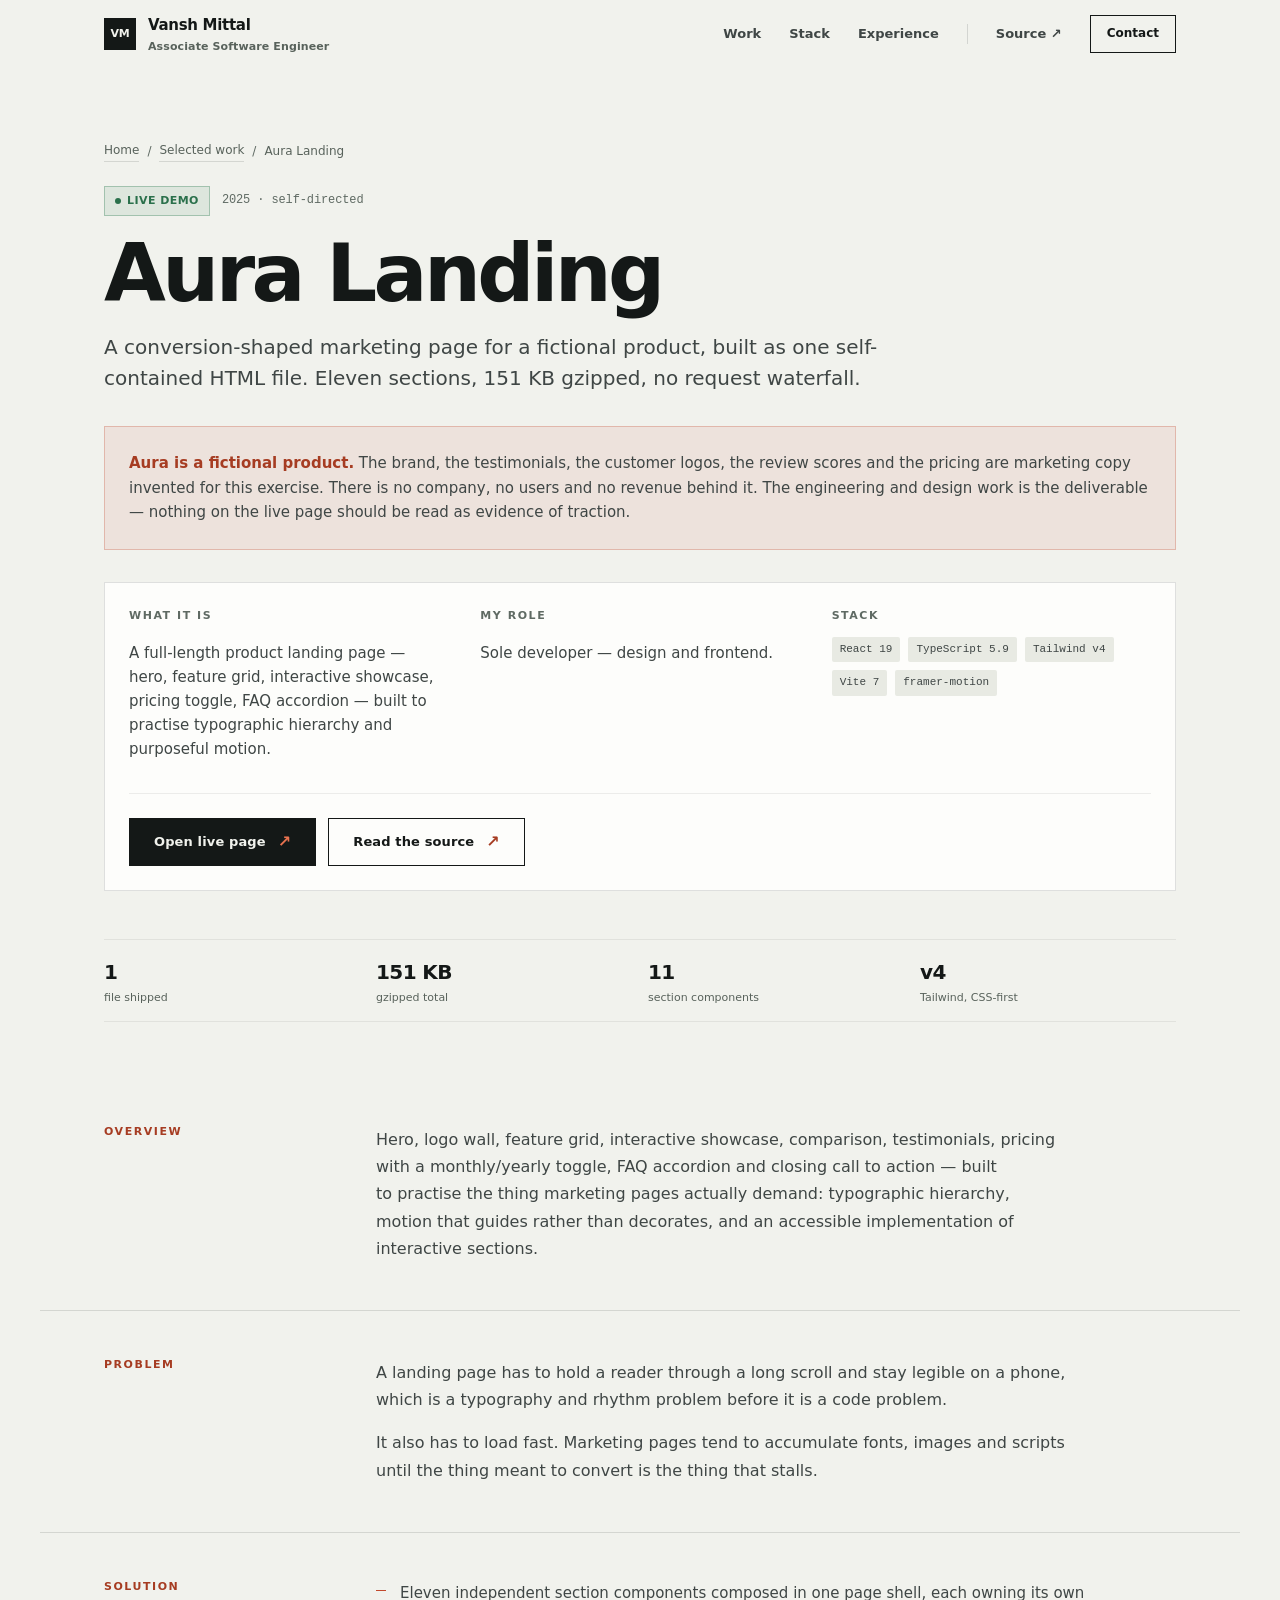
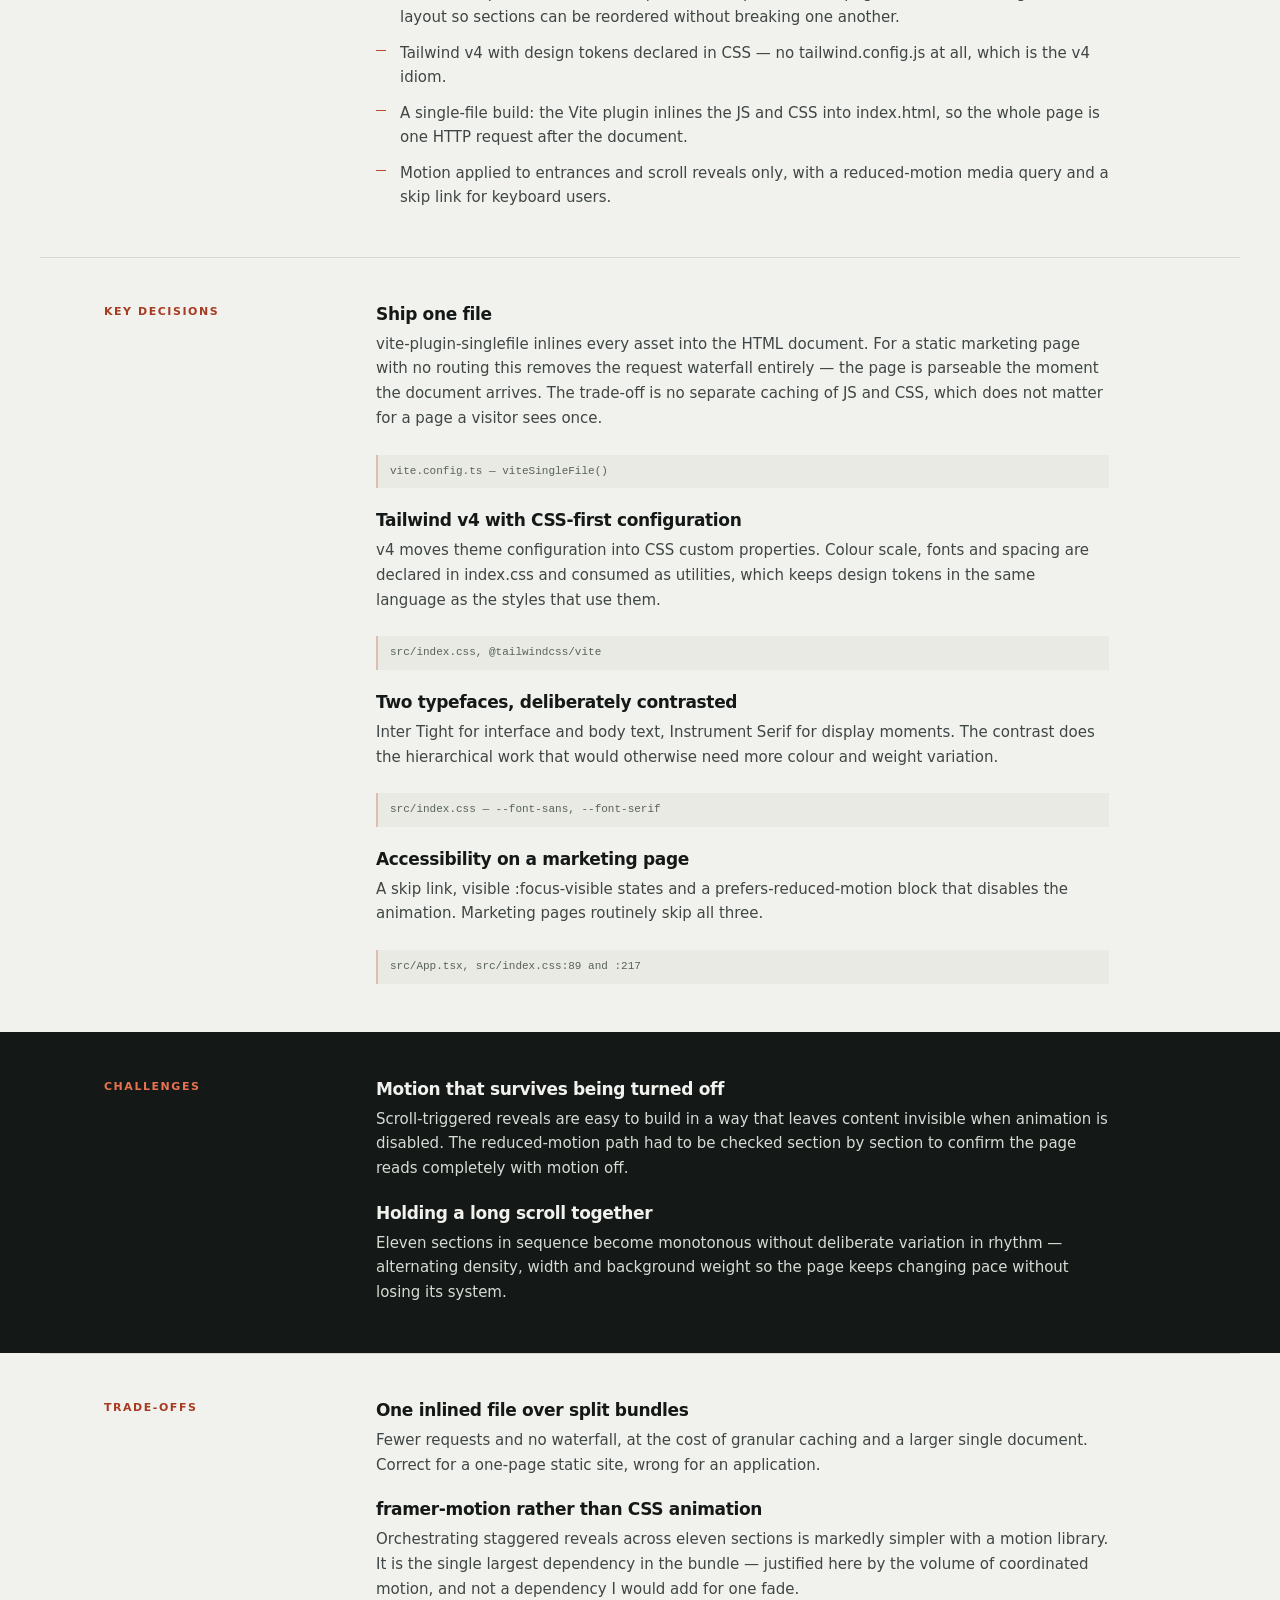
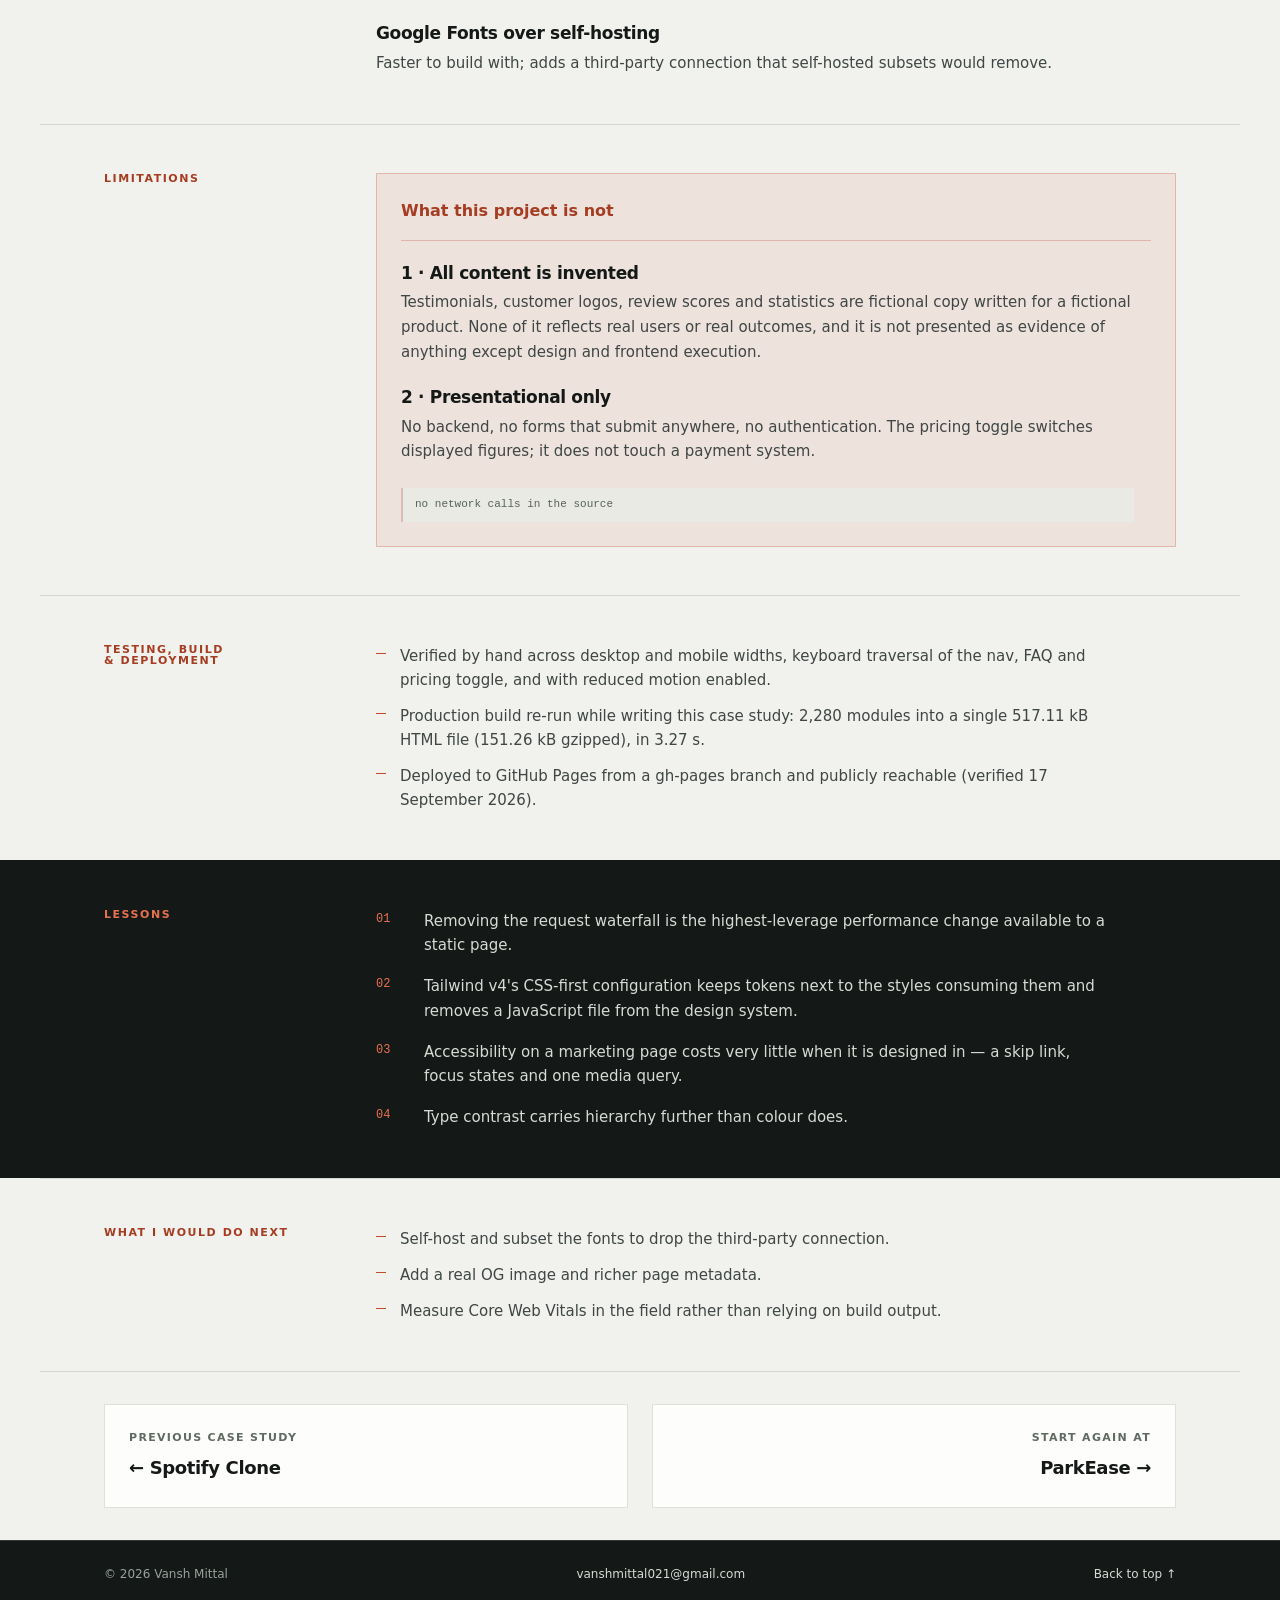
==== projects/aura-landing/index.html @ fb05752a "Build recruiter-focused engineering portfolio Replace the placeholder shell with a complete static p" ====
<!doctype html>
<html lang="en" class="no-js">
<head>
<meta charset="utf-8">
<meta name="viewport" content="width=device-width, initial-scale=1">

<title>Aura Landing — Product Landing Page · Vansh Mittal</title>
<meta name="description" content="Case study: a product landing page for a fictional SaaS, built with React 19, TypeScript and Tailwind v4, shipping as one self-contained HTML file at 151 KB gzipped with skip links and reduced-motion support.">
<link rel="canonical" href="https://vansh-22f300.github.io/Portfolio-Sept26/projects/aura-landing/">

<meta property="og:type" content="article">
<meta property="og:site_name" content="Vansh Mittal — Engineering Portfolio">
<meta property="og:title" content="Aura Landing — Product Landing Page">
<meta property="og:description" content="A React 19, TypeScript and Tailwind v4 landing page that ships as one self-contained HTML file at 151 KB gzipped.">
<meta property="og:url" content="https://vansh-22f300.github.io/Portfolio-Sept26/projects/aura-landing/">
<meta property="og:image" content="https://vansh-22f300.github.io/Portfolio-Sept26/assets/og-card.png">
<meta property="og:image:alt" content="Vansh Mittal — Associate Software Engineer.">
<meta property="og:image:width" content="1200">
<meta property="og:image:height" content="630">

<meta name="twitter:card" content="summary_large_image">
<meta name="twitter:title" content="Aura Landing — Product Landing Page">
<meta name="twitter:description" content="A React 19, TypeScript and Tailwind v4 landing page that ships as one self-contained HTML file.">
<meta name="twitter:image" content="https://vansh-22f300.github.io/Portfolio-Sept26/assets/og-card.png">

<meta name="theme-color" content="#f1f2ed" media="(prefers-color-scheme: light)">
<meta name="theme-color" content="#141817" media="(prefers-color-scheme: dark)">

<link rel="icon" href="../../assets/favicon.svg" type="image/svg+xml">
<link rel="stylesheet" href="../../styles.css">

<script type="application/ld+json">
{
  "@context": "https://schema.org",
  "@type": "SoftwareSourceCode",
  "name": "Aura — Product Landing Page",
  "description": "A product landing page for a fictional SaaS, built with React 19, TypeScript and Tailwind CSS v4 and shipped as a single self-contained HTML file.",
  "codeRepository": "https://github.com/Vansh-22f300/aura-landing",
  "programmingLanguage": ["TypeScript"],
  "runtimePlatform": ["React", "Vite", "Tailwind CSS"],
  "author": { "@type": "Person", "name": "Vansh Mittal", "url": "https://github.com/Vansh-22f300" }
}
</script>
<script type="application/ld+json">
{
  "@context": "https://schema.org",
  "@type": "BreadcrumbList",
  "itemListElement": [
    { "@type": "ListItem", "position": 1, "name": "Home", "item": "https://vansh-22f300.github.io/Portfolio-Sept26/" },
    { "@type": "ListItem", "position": 2, "name": "Selected work", "item": "https://vansh-22f300.github.io/Portfolio-Sept26/#work" },
    { "@type": "ListItem", "position": 3, "name": "Aura Landing" }
  ]
}
</script>
</head>

<body>
<a class="skip-link" href="#main">Skip to content</a>

<header class="site-header" data-header data-stuck="false" data-open="false">
  <div class="wrap site-header__in">
    <a class="brand" href="../../" aria-label="Vansh Mittal — home">
      <span class="brand__mark" aria-hidden="true">VM</span>
      <span>
        <span class="brand__name">Vansh Mittal</span>
        <span class="brand__role">Associate Software Engineer</span>
      </span>
    </a>

    <button class="nav-toggle" type="button" data-nav-toggle aria-expanded="false" aria-controls="site-nav">
      <span class="sr-only">Menu</span>
      <span class="nav-toggle__bars" aria-hidden="true"></span>
    </button>

    <nav class="nav" id="site-nav" aria-label="Primary">
      <a class="nav__link" href="../../#work">Work</a>
      <a class="nav__link" href="../../#stack">Stack</a>
      <a class="nav__link" href="../../#experience">Experience</a>
      <span class="nav__sep" aria-hidden="true"></span>
      <a class="nav__link" href="https://github.com/Vansh-22f300/aura-landing" target="_blank" rel="noopener noreferrer">
        Source <span aria-hidden="true">↗</span>
      </a>
      <a class="nav__cta" href="../../#contact">Contact</a>
    </nav>
  </div>
</header>

<main id="main">
  <article>

  <header class="cs-hero wrap">
    <nav class="crumb rv" aria-label="Breadcrumb">
      <a href="../../">Home</a>
      <span class="crumb__sep" aria-hidden="true">/</span>
      <a href="../../#work">Selected work</a>
      <span class="crumb__sep" aria-hidden="true">/</span>
      <span aria-current="page">Aura Landing</span>
    </nav>

    <div class="rv">
      <div class="cs-hero__head">
        <span class="badge badge--live"><span class="badge__dot" aria-hidden="true"></span> Live demo</span>
        <span class="mono" style="color:var(--ink-4)">2025 · self-directed</span>
      </div>

      <h1 class="cs-hero__title">Aura Landing</h1>

      <p class="cs-hero__tagline">
        A conversion-shaped marketing page for a fictional product, built as one self-contained
        HTML file. Eleven sections, 151&nbsp;KB gzipped, no request waterfall.
      </p>
    </div>

    <!-- Stated before anything else so the fictional copy is never mistaken for real traction. -->
    <div class="limits rv" style="margin-bottom:2rem">
      <p style="font-size:0.9375rem;color:var(--ink-2);line-height:1.65;margin:0">
        <strong style="color:var(--accent-2)">Aura is a fictional product.</strong>
        The brand, the testimonials, the customer logos, the review scores and the pricing are
        marketing copy invented for this exercise. There is no company, no users and no revenue
        behind it. The engineering and design work is the deliverable — nothing on the live page
        should be read as evidence of traction.
      </p>
    </div>

    <div class="scan rv rv-1">
      <div>
        <p class="scan__k">What it is</p>
        <p class="scan__v">
          A full-length product landing page — hero, feature grid, interactive showcase, pricing
          toggle, FAQ accordion — built to practise typographic hierarchy and purposeful motion.
        </p>
      </div>
      <div>
        <p class="scan__k">My role</p>
        <p class="scan__v">Sole developer — design and frontend.</p>
      </div>
      <div>
        <p class="scan__k">Stack</p>
        <ul class="taglist" style="margin-top:0.25rem">
          <li class="tag">React 19</li><li class="tag">TypeScript 5.9</li>
          <li class="tag">Tailwind v4</li><li class="tag">Vite 7</li>
          <li class="tag">framer-motion</li>
        </ul>
      </div>

      <div class="scan__actions">
        <a class="btn btn--primary" href="https://vansh-22f300.github.io/aura-landing/" target="_blank" rel="noopener noreferrer">
          Open live page <span class="btn__ico" aria-hidden="true">↗</span>
        </a>
        <a class="btn btn--ghost" href="https://github.com/Vansh-22f300/aura-landing" target="_blank" rel="noopener noreferrer">
          Read the source <span class="btn__ico" aria-hidden="true">↗</span>
        </a>
      </div>
    </div>

    <div class="metricrow rv rv-1">
      <div><span class="metric__v">1</span><span class="metric__l">file shipped</span></div>
      <div><span class="metric__v">151 KB</span><span class="metric__l">gzipped total</span></div>
      <div><span class="metric__v">11</span><span class="metric__l">section components</span></div>
      <div><span class="metric__v">v4</span><span class="metric__l">Tailwind, CSS-first</span></div>
    </div>
  </header>

  <section class="cs-section wrap" aria-labelledby="h-overview">
    <div class="cs-grid">
      <h2 class="cs-grid__label" id="h-overview">Overview</h2>
      <div class="prose rv">
        <p>
          Hero, logo wall, feature grid, interactive showcase, comparison, testimonials, pricing
          with a monthly/yearly toggle, FAQ accordion and closing call to action — built to
          practise the thing marketing pages actually demand: typographic hierarchy, motion that
          guides rather than decorates, and an accessible implementation of interactive sections.
        </p>
      </div>
    </div>
  </section>

  <section class="cs-section wrap" aria-labelledby="h-problem">
    <div class="cs-grid">
      <h2 class="cs-grid__label" id="h-problem">Problem</h2>
      <div class="prose rv">
        <p>
          A landing page has to hold a reader through a long scroll and stay legible on a phone,
          which is a typography and rhythm problem before it is a code problem.
        </p>
        <p>
          It also has to load fast. Marketing pages tend to accumulate fonts, images and scripts
          until the thing meant to convert is the thing that stalls.
        </p>
      </div>
    </div>
  </section>

  <section class="cs-section wrap" aria-labelledby="h-solution">
    <div class="cs-grid">
      <h2 class="cs-grid__label" id="h-solution">Solution</h2>
      <div class="rv">
        <ul class="blist">
          <li>
            Eleven independent section components composed in one page shell, each owning its own
            layout so sections can be reordered without breaking one another.
          </li>
          <li>
            Tailwind v4 with design tokens declared in CSS — no tailwind.config.js at all, which is
            the v4 idiom.
          </li>
          <li>
            A single-file build: the Vite plugin inlines the JS and CSS into index.html, so the
            whole page is one HTTP request after the document.
          </li>
          <li>
            Motion applied to entrances and scroll reveals only, with a reduced-motion media query
            and a skip link for keyboard users.
          </li>
        </ul>
      </div>
    </div>
  </section>

  <section class="cs-section wrap" aria-labelledby="h-decisions">
    <div class="cs-grid">
      <h2 class="cs-grid__label" id="h-decisions">Key decisions</h2>
      <div class="dlist rv">

        <div class="ditem">
          <h3 class="ditem__t">Ship one file</h3>
          <p class="ditem__b">
            vite-plugin-singlefile inlines every asset into the HTML document. For a static
            marketing page with no routing this removes the request waterfall entirely — the page is
            parseable the moment the document arrives. The trade-off is no separate caching of JS
            and CSS, which does not matter for a page a visitor sees once.
          </p>
          <p class="ditem__ev">vite.config.ts — viteSingleFile()</p>
        </div>

        <div class="ditem">
          <h3 class="ditem__t">Tailwind v4 with CSS-first configuration</h3>
          <p class="ditem__b">
            v4 moves theme configuration into CSS custom properties. Colour scale, fonts and spacing
            are declared in index.css and consumed as utilities, which keeps design tokens in the
            same language as the styles that use them.
          </p>
          <p class="ditem__ev">src/index.css, @tailwindcss/vite</p>
        </div>

        <div class="ditem">
          <h3 class="ditem__t">Two typefaces, deliberately contrasted</h3>
          <p class="ditem__b">
            Inter Tight for interface and body text, Instrument Serif for display moments. The
            contrast does the hierarchical work that would otherwise need more colour and weight
            variation.
          </p>
          <p class="ditem__ev">src/index.css — --font-sans, --font-serif</p>
        </div>

        <div class="ditem">
          <h3 class="ditem__t">Accessibility on a marketing page</h3>
          <p class="ditem__b">
            A skip link, visible :focus-visible states and a prefers-reduced-motion block that
            disables the animation. Marketing pages routinely skip all three.
          </p>
          <p class="ditem__ev">src/App.tsx, src/index.css:89 and :217</p>
        </div>

      </div>
    </div>
  </section>

  <section class="cs-section panel-dark" aria-labelledby="h-challenges">
    <div class="wrap">
      <div class="cs-grid">
        <h2 class="cs-grid__label" id="h-challenges">Challenges</h2>
        <div class="dlist rv">
          <div class="ditem">
            <h3 class="ditem__t">Motion that survives being turned off</h3>
            <p class="ditem__b">
              Scroll-triggered reveals are easy to build in a way that leaves content invisible when
              animation is disabled. The reduced-motion path had to be checked section by section to
              confirm the page reads completely with motion off.
            </p>
          </div>
          <div class="ditem">
            <h3 class="ditem__t">Holding a long scroll together</h3>
            <p class="ditem__b">
              Eleven sections in sequence become monotonous without deliberate variation in rhythm —
              alternating density, width and background weight so the page keeps changing pace
              without losing its system.
            </p>
          </div>
        </div>
      </div>
    </div>
  </section>

  <section class="cs-section wrap" aria-labelledby="h-tradeoffs">
    <div class="cs-grid">
      <h2 class="cs-grid__label" id="h-tradeoffs">Trade-offs</h2>
      <div class="dlist rv">
        <div class="ditem">
          <h3 class="ditem__t">One inlined file over split bundles</h3>
          <p class="ditem__b">
            Fewer requests and no waterfall, at the cost of granular caching and a larger single
            document. Correct for a one-page static site, wrong for an application.
          </p>
        </div>
        <div class="ditem">
          <h3 class="ditem__t">framer-motion rather than CSS animation</h3>
          <p class="ditem__b">
            Orchestrating staggered reveals across eleven sections is markedly simpler with a motion
            library. It is the single largest dependency in the bundle — justified here by the
            volume of coordinated motion, and not a dependency I would add for one fade.
          </p>
        </div>
        <div class="ditem">
          <h3 class="ditem__t">Google Fonts over self-hosting</h3>
          <p class="ditem__b">
            Faster to build with; adds a third-party connection that self-hosted subsets would
            remove.
          </p>
        </div>
      </div>
    </div>
  </section>

  <section class="cs-section wrap" id="limitations" aria-labelledby="h-limits">
    <div class="cs-grid">
      <h2 class="cs-grid__label" id="h-limits">Limitations</h2>
      <div class="rv">
        <div class="limits">
          <div class="limits__head">
            <span class="limits__title">What this project is not</span>
          </div>

          <div class="dlist">
            <div class="ditem">
              <h3 class="ditem__t">1 · All content is invented</h3>
              <p class="ditem__b">
                Testimonials, customer logos, review scores and statistics are fictional copy
                written for a fictional product. None of it reflects real users or real outcomes,
                and it is not presented as evidence of anything except design and frontend
                execution.
              </p>
            </div>
            <div class="ditem">
              <h3 class="ditem__t">2 · Presentational only</h3>
              <p class="ditem__b">
                No backend, no forms that submit anywhere, no authentication. The pricing toggle
                switches displayed figures; it does not touch a payment system.
              </p>
              <p class="ditem__ev">no network calls in the source</p>
            </div>
          </div>
        </div>
      </div>
    </div>
  </section>

  <section class="cs-section wrap" aria-labelledby="h-testing">
    <div class="cs-grid">
      <h2 class="cs-grid__label" id="h-testing">Testing, build &amp; deployment</h2>
      <div class="rv">
        <ul class="blist">
          <li>
            Verified by hand across desktop and mobile widths, keyboard traversal of the nav, FAQ
            and pricing toggle, and with reduced motion enabled.
          </li>
          <li>
            Production build re-run while writing this case study: 2,280 modules into a single
            517.11 kB HTML file (151.26 kB gzipped), in 3.27 s.
          </li>
          <li>
            Deployed to GitHub Pages from a gh-pages branch and publicly reachable
            (verified 17 September 2026).
          </li>
        </ul>
      </div>
    </div>
  </section>

  <section class="cs-section panel-dark" aria-labelledby="h-lessons">
    <div class="wrap">
      <div class="cs-grid">
        <h2 class="cs-grid__label" id="h-lessons">Lessons</h2>
        <div class="rv">
          <ol class="numlist">
            <li>
              Removing the request waterfall is the highest-leverage performance change available to
              a static page.
            </li>
            <li>
              Tailwind v4's CSS-first configuration keeps tokens next to the styles consuming them
              and removes a JavaScript file from the design system.
            </li>
            <li>
              Accessibility on a marketing page costs very little when it is designed in — a skip
              link, focus states and one media query.
            </li>
            <li>Type contrast carries hierarchy further than colour does.</li>
          </ol>
        </div>
      </div>
    </div>
  </section>

  <section class="cs-section wrap" aria-labelledby="h-future">
    <div class="cs-grid">
      <h2 class="cs-grid__label" id="h-future">What I would do next</h2>
      <div class="rv">
        <ul class="blist">
          <li>Self-host and subset the fonts to drop the third-party connection.</li>
          <li>Add a real OG image and richer page metadata.</li>
          <li>Measure Core Web Vitals in the field rather than relying on build output.</li>
        </ul>
      </div>
    </div>
  </section>

  </article>

  <nav class="wrap csnav" aria-label="More projects">
    <a class="csnav__item" href="../spotify-clone/">
      <span class="csnav__k">Previous case study</span>
      <span class="csnav__v">← Spotify Clone</span>
    </a>
    <a class="csnav__item csnav__item--next" href="../parkease/">
      <span class="csnav__k">Start again at</span>
      <span class="csnav__v">ParkEase →</span>
    </a>
  </nav>
</main>

<footer class="site-footer">
  <div class="wrap site-footer__in">
    <span>© <span class="yr">2026</span> Vansh Mittal</span>
    <span><a href="mailto:vanshmittal021@gmail.com">vanshmittal021@gmail.com</a></span>
    <a href="#main">Back to top ↑</a>
  </div>
</footer>

<script src="../../script.js" defer></script>
<script>
  document.querySelectorAll('.yr').forEach(function (el) {
    el.textContent = new Date().getFullYear();
  });
</script>
</body>
</html>
---- styles.css ----
/* ============================================================================
   Vansh Mittal — engineering portfolio
   Dependency-free CSS. No framework, no build step, no reset library.

   Contents
     01  tokens
     02  base + a11y primitives
     03  layout
     04  type
     05  buttons + links
     06  header / nav
     07  hero
     08  selected work
     09  engineering snapshot
     10  experience
     11  approach
     12  contact + footer
     13  case study
     14  media + lightbox
     15  motion
     16  responsive
     17  print
   ========================================================================= */

/* ------------------------------------------------------------- 01 tokens */

:root {
  /* paper + ink */
  --paper:        #f1f2ed;
  --paper-2:      #f7f7f4;
  --paper-3:      #e8eae3;
  --surface:      #fdfdfb;

  --ink:          #141817;
  --ink-2:        #3f4645;
  /* ink-3/ink-4 carry small uppercase meta labels, so both must clear WCAG AA
     (4.5:1) on paper AND paper-3 — not just on the lightest surface. */
  --ink-3:        #58625b;
  --ink-4:        #5f6a63;

  /* restrained orange */
  --accent:       #c2492d;
  --accent-2:     #a63c22;
  --accent-soft:  #e8724f;
  --accent-wash:  rgba(194, 73, 45, 0.09);
  --accent-line:  rgba(194, 73, 45, 0.28);

  /* dark technical panels */
  --dark:         #141817;
  --dark-2:       #1e2422;
  --dark-3:       #2c3431;
  --dark-line:    rgba(241, 242, 237, 0.14);
  --dark-text:    #d7dbd4;
  --dark-muted:   #99a29b;

  --line:         rgba(20, 24, 23, 0.13);
  --line-2:       rgba(20, 24, 23, 0.07);

  /* status — text-safe green: 5.31:1 on --paper, 4.96:1 on --live-wash (WCAG AA) */
  --live:         #2a704b;
  --live-wash:    rgba(47, 125, 84, 0.1);

  --sans: ui-sans-serif, system-ui, -apple-system, 'Segoe UI', Roboto, Helvetica, Arial, sans-serif;
  --serif: 'Iowan Old Style', 'Palatino Linotype', Palatino, Georgia, 'Times New Roman', serif;
  --mono: ui-monospace, SFMono-Regular, 'SF Mono', Menlo, Consolas, 'Liberation Mono', monospace;

  /* 4px spacing scale */
  --s1: 0.25rem;  --s2: 0.5rem;   --s3: 0.75rem;  --s4: 1rem;
  --s5: 1.5rem;   --s6: 2rem;     --s7: 3rem;     --s8: 4rem;
  --s9: 6rem;     --s10: 8rem;

  --maxw: 1200px;
  --gutter: clamp(1.25rem, 5vw, 4rem);
  --radius: 3px;

  --ease: cubic-bezier(0.22, 0.61, 0.36, 1);
  --fast: 160ms;
  --mid: 280ms;
}

/* --------------------------------------------- 02 base + a11y primitives */

*, *::before, *::after { box-sizing: border-box; }

html {
  -webkit-text-size-adjust: 100%;
  scroll-behavior: smooth;
  scroll-padding-top: 5.5rem;
}

body {
  margin: 0;
  background: var(--paper);
  color: var(--ink);
  font-family: var(--sans);
  font-size: 16px;
  line-height: 1.6;
  -webkit-font-smoothing: antialiased;
  -moz-osx-font-smoothing: grayscale;
  overflow-x: hidden;
}

img, svg, video { max-width: 100%; height: auto; display: block; }

h1, h2, h3, h4, p, figure, blockquote, ul, ol, dl { margin: 0; }
ul, ol { padding: 0; list-style: none; }

a { color: inherit; text-decoration: none; }
button { font: inherit; color: inherit; background: none; border: 0; cursor: pointer; }

/* Visible, consistent focus for every interactive element. */
:focus-visible {
  outline: 2px solid var(--accent);
  outline-offset: 3px;
  border-radius: 1px;
}
.panel-dark :focus-visible,
.site-footer :focus-visible { outline-color: var(--accent-soft); }

::selection { background: var(--accent); color: var(--paper); }

.sr-only {
  position: absolute; width: 1px; height: 1px;
  padding: 0; margin: -1px; overflow: hidden;
  clip: rect(0 0 0 0); clip-path: inset(50%); white-space: nowrap; border: 0;
}

.skip-link {
  position: fixed; top: var(--s3); left: var(--s3); z-index: 200;
  padding: var(--s3) var(--s4);
  background: var(--ink); color: var(--paper);
  font-size: 0.8125rem; font-weight: 700;
  transform: translateY(-200%);
  transition: transform var(--fast) var(--ease);
}
.skip-link:focus { transform: translateY(0); }

/* ------------------------------------------------------------- 03 layout */

.wrap {
  width: 100%;
  max-width: var(--maxw);
  margin-inline: auto;
  padding-inline: var(--gutter);
}

.section { padding-block: clamp(4rem, 9vw, var(--s10)); }
.section--tight { padding-block: clamp(3rem, 6vw, var(--s9)); }

.panel-dark {
  background: var(--dark);
  color: var(--dark-text);
}
.panel-dark h2, .panel-dark h3, .panel-dark strong { color: var(--paper); }
.panel-dark .eyebrow { color: var(--accent-soft); }

.rule { height: 1px; background: var(--line); border: 0; margin: 0; }

/* Section heading: label + title, with a hairline above. */
.sec-head {
  display: grid;
  gap: var(--s4);
  padding-top: var(--s5);
  border-top: 1px solid var(--line);
  margin-bottom: var(--s7);
}
.panel-dark .sec-head { border-top-color: var(--dark-line); }

@media (min-width: 900px) {
  .sec-head {
    grid-template-columns: minmax(0, 7fr) minmax(0, 5fr);
    gap: var(--s7);
    align-items: end;
  }
  .sec-head__aside { padding-bottom: var(--s1); }
}

.eyebrow {
  display: flex; align-items: center; gap: var(--s2);
  margin: 0 0 var(--s3);
  color: var(--accent-2);
  font-size: 0.6875rem; font-weight: 750;
  letter-spacing: 0.16em; text-transform: uppercase;
}
.eyebrow__num { color: var(--ink-4); font-variant-numeric: tabular-nums; }

.lede {
  max-width: 46ch;
  color: var(--ink-2);
  font-size: clamp(1rem, 1.6vw, 1.125rem);
  line-height: 1.65;
}
.panel-dark .lede { color: var(--dark-text); }

/* --------------------------------------------------------------- 04 type */

h1, h2, h3, h4 {
  font-weight: 560;
  letter-spacing: -0.035em;
  line-height: 1.05;
  text-wrap: balance;
}

h1 { font-size: clamp(2.5rem, 7vw, 5rem); letter-spacing: -0.045em; }
h2 { font-size: clamp(1.875rem, 4.2vw, 3.125rem); }
h3 { font-size: clamp(1.125rem, 2vw, 1.5rem); letter-spacing: -0.025em; }
h4 { font-size: 1rem; letter-spacing: -0.015em; line-height: 1.3; }

em.ser, .ser {
  font-family: var(--serif);
  font-style: italic;
  font-weight: 400;
  letter-spacing: -0.02em;
}
h1 .ser, h2 .ser { color: var(--accent-2); }
.panel-dark h1 .ser, .panel-dark h2 .ser { color: var(--accent-soft); }

p { text-wrap: pretty; }
p + p { margin-top: var(--s4); }

.mono {
  font-family: var(--mono);
  font-size: 0.75rem;
  letter-spacing: -0.01em;
}

code {
  font-family: var(--mono);
  font-size: 0.8125em;
  padding: 0.15em 0.4em;
  background: var(--paper-3);
  border-radius: 2px;
  word-break: break-word;
}
.panel-dark code { background: var(--dark-3); color: var(--dark-text); }

/* ------------------------------------------------------ 05 buttons/links */

.btn {
  display: inline-flex; align-items: center; gap: var(--s3);
  padding: 0.8125rem var(--s5);
  min-height: 44px;
  border: 1px solid var(--ink);
  font-size: 0.8125rem; font-weight: 700; letter-spacing: 0.01em;
  transition: background var(--fast) var(--ease), color var(--fast) var(--ease),
              border-color var(--fast) var(--ease), transform var(--fast) var(--ease);
}
.btn:hover { transform: translateY(-1px); }
.btn:active { transform: translateY(0); }

.btn--primary { background: var(--ink); color: var(--paper); }
.btn--primary:hover { background: var(--accent-2); border-color: var(--accent-2); }

.btn--ghost { background: transparent; color: var(--ink); }
.btn--ghost:hover { background: var(--ink); color: var(--paper); }

.panel-dark .btn--primary { background: var(--paper); color: var(--ink); border-color: var(--paper); }
.panel-dark .btn--primary:hover { background: var(--accent-soft); border-color: var(--accent-soft); color: var(--ink); }
.panel-dark .btn--ghost { color: var(--paper); border-color: rgba(241, 242, 237, 0.32); }
.panel-dark .btn--ghost:hover { background: var(--paper); color: var(--ink); border-color: var(--paper); }

.btn__ico { color: var(--accent-2); font-size: 1rem; line-height: 1; }
.btn--primary .btn__ico { color: var(--accent-soft); }
.panel-dark .btn--primary .btn__ico { color: var(--accent-2); }

/* Inline text link with an underline that thickens on hover. */
.tlink {
  display: inline-flex; align-items: center; gap: 0.4rem;
  font-size: 0.8125rem; font-weight: 700;
  border-bottom: 1px solid var(--line);
  padding-bottom: 2px;
  transition: border-color var(--fast) var(--ease), color var(--fast) var(--ease);
}
.tlink:hover { border-color: var(--accent); color: var(--accent-2); }
.tlink__ico { color: var(--accent-2); }
.panel-dark .tlink { border-color: var(--dark-line); }
.panel-dark .tlink:hover { color: var(--accent-soft); border-color: var(--accent-soft); }

/* --------------------------------------------------------- 06 header/nav */

.site-header {
  position: sticky; top: 0; z-index: 100;
  background: rgba(241, 242, 237, 0.88);
  backdrop-filter: saturate(150%) blur(10px);
  -webkit-backdrop-filter: saturate(150%) blur(10px);
  border-bottom: 1px solid transparent;
  transition: border-color var(--mid) var(--ease), background var(--mid) var(--ease);
}
.site-header[data-stuck='true'] { border-bottom-color: var(--line); }

.site-header__in {
  display: flex; align-items: center; justify-content: space-between;
  gap: var(--s4);
  min-height: 4.25rem;
}

.brand { display: flex; align-items: center; gap: var(--s3); font-weight: 700; }
.brand__mark {
  display: grid; place-items: center;
  width: 2rem; height: 2rem;
  background: var(--ink); color: var(--paper);
  font-size: 0.6875rem; font-weight: 800; letter-spacing: -0.03em;
}
.brand__name { font-size: 0.9375rem; letter-spacing: -0.02em; }
.brand__role {
  display: block;
  font-size: 0.6875rem; font-weight: 600; color: var(--ink-3);
  letter-spacing: 0.01em;
}

.nav { display: flex; align-items: center; gap: clamp(1rem, 2.2vw, 1.75rem); }
.nav__link {
  position: relative;
  font-size: 0.8125rem; font-weight: 650; color: var(--ink-2);
  padding-block: var(--s2);
  transition: color var(--fast) var(--ease);
}
.nav__link::after {
  content: ''; position: absolute; left: 0; right: 0; bottom: 0;
  height: 1.5px; background: var(--accent);
  transform: scaleX(0); transform-origin: right;
  transition: transform var(--mid) var(--ease);
}
.nav__link:hover, .nav__link[aria-current='true'] { color: var(--ink); }
.nav__link:hover::after, .nav__link[aria-current='true']::after {
  transform: scaleX(1); transform-origin: left;
}

.nav__sep { width: 1px; height: 1.25rem; background: var(--line); }

.nav__cta {
  padding: 0.5rem var(--s4);
  min-height: 36px;
  display: inline-flex; align-items: center;
  border: 1px solid var(--ink);
  font-size: 0.75rem; font-weight: 700;
  transition: background var(--fast) var(--ease), color var(--fast) var(--ease);
}
.nav__cta:hover { background: var(--ink); color: var(--paper); }

.nav-toggle {
  display: none;
  width: 44px; height: 44px;
  margin-right: -0.5rem;
  place-items: center;
}
.nav-toggle__bars { display: block; width: 20px; height: 12px; position: relative; }
.nav-toggle__bars::before, .nav-toggle__bars::after {
  content: ''; position: absolute; left: 0; width: 100%; height: 1.5px;
  background: var(--ink);
  transition: transform var(--mid) var(--ease), top var(--mid) var(--ease);
}
.nav-toggle__bars::before { top: 2px; }
.nav-toggle__bars::after { top: 9px; }
[aria-expanded='true'] .nav-toggle__bars::before { top: 5.5px; transform: rotate(45deg); }
[aria-expanded='true'] .nav-toggle__bars::after  { top: 5.5px; transform: rotate(-45deg); }

/* ---------------------------------------------------------------- 07 hero */

.hero { padding-block: clamp(3rem, 8vw, 6.5rem) clamp(3rem, 7vw, 5.5rem); }

.hero__status {
  display: inline-flex; align-items: center; gap: var(--s2);
  margin-bottom: var(--s5);
  font-size: 0.75rem; font-weight: 650; color: var(--ink-2);
}
.hero__dot {
  width: 0.4375rem; height: 0.4375rem; border-radius: 50%;
  background: var(--live); box-shadow: 0 0 0 3px var(--live-wash);
  flex: none;
}

.hero__title { margin-bottom: var(--s5); max-width: 16ch; }

.hero__pitch {
  max-width: 54ch;
  font-size: clamp(1.0625rem, 1.9vw, 1.3125rem);
  line-height: 1.5;
  color: var(--ink-2);
  margin-bottom: var(--s6);
}
.hero__pitch strong { color: var(--ink); font-weight: 650; }

.hero__actions {
  display: flex; flex-wrap: wrap; align-items: center; gap: var(--s4);
  margin-bottom: var(--s6);
}

/* Compact stack strip — the 5-second answer to "what does he use". */
.hero__stack {
  display: flex; flex-wrap: wrap; gap: var(--s2) var(--s4);
  padding-top: var(--s5);
  border-top: 1px solid var(--line);
}
.hero__stack dt {
  font-size: 0.6875rem; font-weight: 750; letter-spacing: 0.14em;
  text-transform: uppercase; color: var(--ink-4);
  width: 100%;
  margin-bottom: var(--s1);
}
.hero__stack dd {
  margin: 0;
  font-size: 0.8125rem; font-weight: 600; color: var(--ink-2);
  font-family: var(--mono); letter-spacing: -0.01em;
}
.hero__stack dd + dd::before {
  content: '·'; color: var(--ink-4); margin-right: var(--s4);
}

/* Right column: at-a-glance facts. */
.hero__grid { display: grid; gap: var(--s7); }
@media (min-width: 980px) {
  .hero__grid { grid-template-columns: minmax(0, 1fr) 19rem; gap: var(--s8); align-items: start; }
}

.factcard {
  border: 1px solid var(--line);
  background: var(--surface);
  padding: var(--s5);
}
.factcard__label {
  font-size: 0.6875rem; font-weight: 750; letter-spacing: 0.14em;
  text-transform: uppercase; color: var(--ink-4);
  margin-bottom: var(--s4);
}
.factrow {
  display: flex; align-items: baseline; justify-content: space-between; gap: var(--s3);
  padding-block: var(--s3);
  border-top: 1px solid var(--line-2);
  font-size: 0.8125rem;
}
.factrow:first-of-type { border-top: 0; padding-top: 0; }
.factrow dt { color: var(--ink-3); }
.factrow dd { margin: 0; font-weight: 650; text-align: right; }
.factrow dd a { border-bottom: 1px solid var(--line); }
.factrow dd a:hover { border-color: var(--accent); color: var(--accent-2); }

/* ------------------------------------------------------ 08 selected work */

.work__list { display: grid; gap: var(--s5); }

/* Flagship gets a wider, image-led treatment. */
.pcard {
  position: relative;
  display: grid;
  border: 1px solid var(--line);
  background: var(--surface);
  transition: border-color var(--mid) var(--ease), transform var(--mid) var(--ease),
              box-shadow var(--mid) var(--ease);
}
.pcard:hover {
  border-color: rgba(20, 24, 23, 0.26);
  transform: translateY(-2px);
  box-shadow: 0 12px 32px -18px rgba(20, 24, 23, 0.4);
}
.pcard:focus-within {
  border-color: var(--accent);
  box-shadow: 0 0 0 3px var(--accent-wash);
}

.pcard__media {
  position: relative;
  background: var(--paper-3);
  overflow: hidden;
  border-bottom: 1px solid var(--line);
}
.pcard__media img {
  width: 100%; height: 100%; object-fit: cover; object-position: top center;
  transition: transform 500ms var(--ease);
}
.pcard:hover .pcard__media img { transform: scale(1.02); }

.pcard__body { padding: var(--s5); display: flex; flex-direction: column; gap: var(--s4); }

.pcard__top {
  display: flex; align-items: flex-start; justify-content: space-between;
  gap: var(--s4);
}
.pcard__idx {
  font-family: var(--mono); font-size: 0.75rem; color: var(--ink-4);
  padding-top: 0.35rem;
}
.pcard__title { margin-bottom: var(--s2); }
/* Stretched link: whole card is clickable, but only one real focus target. */
.pcard__title a::after {
  content: ''; position: absolute; inset: 0; z-index: 1;
}
.pcard__title a:hover { color: var(--accent-2); }

.pcard__tagline { color: var(--ink-2); font-size: 0.9375rem; max-width: 60ch; }

.pcard--flag .pcard__tagline { font-size: 1.0625rem; }

.badge {
  display: inline-flex; align-items: center; gap: 0.375rem;
  padding: 0.3125rem 0.625rem;
  border: 1px solid var(--line);
  font-size: 0.6875rem; font-weight: 700; letter-spacing: 0.04em;
  text-transform: uppercase;
  white-space: nowrap;
  flex: none;
}
.badge__dot { width: 6px; height: 6px; border-radius: 50%; flex: none; }
.badge--live { color: var(--live); border-color: rgba(47, 125, 84, 0.34); background: var(--live-wash); }
.badge--live .badge__dot { background: var(--live); }
.badge--source { color: var(--ink-3); }
.badge--source .badge__dot { background: var(--ink-4); }
.badge--offline { color: var(--accent-2); border-color: var(--accent-line); background: var(--accent-wash); }
.badge--offline .badge__dot { background: var(--accent); }
.badge--flag {
  color: var(--paper); background: var(--ink); border-color: var(--ink);
  letter-spacing: 0.08em;
}

.taglist { display: flex; flex-wrap: wrap; gap: var(--s2); }
.tag {
  font-family: var(--mono); font-size: 0.6875rem;
  padding: 0.25rem 0.5rem;
  background: var(--paper-3); color: var(--ink-2);
  border-radius: 2px;
}
.panel-dark .tag { background: var(--dark-3); color: var(--dark-text); }

.hl { display: grid; gap: var(--s2); }
.hl li {
  position: relative;
  padding-left: var(--s5);
  font-size: 0.875rem; color: var(--ink-2);
  line-height: 1.55;
}
.hl li::before {
  content: ''; position: absolute; left: 0; top: 0.55em;
  width: 10px; height: 1px; background: var(--accent);
}

.pcard__foot {
  display: flex; flex-wrap: wrap; align-items: center; gap: var(--s4);
  padding-top: var(--s4);
  border-top: 1px solid var(--line-2);
  position: relative; z-index: 2; /* above the stretched link */
}

.metricrow {
  display: grid;
  grid-template-columns: repeat(2, minmax(0, 1fr));
  gap: var(--s4);
  padding: var(--s4) 0;
  border-top: 1px solid var(--line-2);
  border-bottom: 1px solid var(--line-2);
}
@media (min-width: 560px) { .metricrow { grid-template-columns: repeat(4, minmax(0, 1fr)); } }
.metric__v {
  font-size: 1.25rem; font-weight: 600; letter-spacing: -0.03em;
  font-variant-numeric: tabular-nums;
  display: block;
}
.metric__l {
  font-size: 0.6875rem; color: var(--ink-3); line-height: 1.3;
  display: block; margin-top: 0.15rem;
}

@media (min-width: 860px) {
  .pcard--flag { grid-template-columns: minmax(0, 1.05fr) minmax(0, 1fr); }
  .pcard--flag .pcard__media { border-bottom: 0; border-right: 1px solid var(--line); }
  .pcard--flag .pcard__body { padding: var(--s6); }
  .work__rest { grid-template-columns: repeat(2, minmax(0, 1fr)); display: grid; gap: var(--s5); }
}

/* Reference project — quieter than a selected project, deliberately. */
.refcard {
  display: grid; gap: var(--s4);
  border: 1px dashed var(--line);
  padding: var(--s5);
  background: transparent;
}
@media (min-width: 820px) {
  .refcard { grid-template-columns: minmax(0, 7fr) minmax(0, 5fr); gap: var(--s7); align-items: center; }
}

/* ------------------------------------------------- 09 engineering snapshot */

.skills { display: grid; gap: 0; }
.skillgrp {
  display: grid; gap: var(--s3);
  padding-block: var(--s5);
  border-top: 1px solid var(--dark-line);
}
.skillgrp:first-child { border-top: 0; }
@media (min-width: 760px) {
  .skillgrp { grid-template-columns: 11rem minmax(0, 1fr); gap: var(--s6); align-items: start; }
}
.skillgrp__name {
  font-size: 0.8125rem; font-weight: 700; letter-spacing: 0.01em;
  color: var(--paper);
}
.skillgrp__items { display: flex; flex-wrap: wrap; gap: var(--s2) var(--s3); }

/* Name + where it was used. No ratings, no bars. */
.skill {
  display: inline-flex; align-items: baseline; gap: var(--s2);
  padding: 0.375rem 0.6875rem;
  border: 1px solid var(--dark-line);
  border-radius: 2px;
  font-size: 0.8125rem;
  transition: border-color var(--fast) var(--ease), background var(--fast) var(--ease);
}
.skill:hover { border-color: rgba(241, 242, 237, 0.34); background: var(--dark-2); }
.skill__n { font-weight: 600; color: var(--paper); }
.skill__w { font-size: 0.6875rem; color: var(--dark-muted); }

/* ---------------------------------------------------------- 10 experience */

.exp { display: grid; gap: var(--s5); }
.expitem {
  display: grid; gap: var(--s3);
  padding: var(--s5);
  border: 1px solid var(--line);
  background: var(--surface);
}
@media (min-width: 760px) {
  .expitem { grid-template-columns: 13rem minmax(0, 1fr); gap: var(--s6); }
}
.expitem__meta { display: grid; gap: var(--s2); align-content: start; }
.expitem__co { font-size: 1rem; font-weight: 700; letter-spacing: -0.02em; }
.expitem__type {
  font-size: 0.6875rem; font-weight: 700; letter-spacing: 0.1em;
  text-transform: uppercase; color: var(--ink-4);
}
.expitem__role { font-size: 1.0625rem; font-weight: 600; margin-bottom: var(--s2); }
.expitem__note { color: var(--ink-2); font-size: 0.9375rem; max-width: 60ch; }

/* ------------------------------------------------------------ 11 approach */

.approach { display: grid; gap: 0; }
.apitem {
  display: grid; gap: var(--s3);
  padding-block: var(--s5);
  border-top: 1px solid var(--line);
}
@media (min-width: 760px) {
  .apitem { grid-template-columns: 3rem minmax(0, 1fr) minmax(0, 1.25fr); gap: var(--s5); align-items: start; }
}
.apitem__n {
  font-family: var(--mono); font-size: 0.75rem; color: var(--accent-2);
  padding-top: 0.2rem;
}
.apitem__t { font-size: 1.0625rem; font-weight: 650; letter-spacing: -0.02em; }
.apitem__b { color: var(--ink-2); font-size: 0.9375rem; }

/* ------------------------------------------------------ 12 contact/footer */

.contact__grid { display: grid; gap: var(--s7); }
@media (min-width: 880px) {
  .contact__grid { grid-template-columns: minmax(0, 1fr) minmax(0, 1fr); gap: var(--s8); align-items: start; }
}

.contact__links { display: grid; gap: 0; }
.clink {
  display: flex; align-items: center; justify-content: space-between; gap: var(--s4);
  padding-block: var(--s4);
  border-top: 1px solid var(--dark-line);
  min-height: 56px;
  transition: padding-inline var(--mid) var(--ease), background var(--mid) var(--ease);
}
.clink:first-child { border-top: 0; }
.clink:hover { background: var(--dark-2); padding-inline: var(--s3); }
.clink__l { display: grid; gap: 0.15rem; }
.clink__k {
  font-size: 0.6875rem; font-weight: 700; letter-spacing: 0.12em;
  text-transform: uppercase; color: var(--dark-muted);
}
.clink__v { font-size: 1rem; font-weight: 600; color: var(--paper); word-break: break-word; }
.clink__ico { color: var(--accent-soft); font-size: 1.125rem; flex: none; }

.copybtn {
  display: inline-flex; align-items: center; gap: var(--s2);
  min-height: 44px; padding: 0.5rem 0;
  font-size: 0.8125rem; font-weight: 650; color: var(--dark-muted);
  transition: color var(--fast) var(--ease);
}
.copybtn:hover { color: var(--paper); }
.copyfx {
  display: block; min-height: 1.25rem; margin-top: var(--s1);
  font-size: 0.75rem; font-weight: 650; color: var(--accent-soft);
}

.site-footer {
  background: var(--dark); color: var(--dark-muted);
  border-top: 1px solid var(--dark-line);
  font-size: 0.75rem;
}
.site-footer__in {
  display: flex; flex-wrap: wrap; align-items: center; justify-content: space-between;
  gap: var(--s4);
  padding-block: var(--s5);
}
.site-footer a { color: var(--dark-text); }
.site-footer a:hover { color: var(--accent-soft); }

/* ---------------------------------------------------------- 13 case study */

.cs-hero { padding-block: clamp(2.5rem, 6vw, 4.5rem) clamp(2rem, 5vw, 3.5rem); }

.crumb {
  display: flex; align-items: center; gap: var(--s2);
  margin-bottom: var(--s5);
  font-size: 0.75rem; color: var(--ink-3);
}
.crumb a { border-bottom: 1px solid var(--line); padding-bottom: 1px; }
.crumb a:hover { color: var(--accent-2); border-color: var(--accent); }
.crumb__sep { color: var(--ink-4); }

.cs-hero__head {
  display: flex; flex-wrap: wrap; align-items: center; gap: var(--s3);
  margin-bottom: var(--s4);
}
.cs-hero__title { margin-bottom: var(--s4); max-width: 18ch; }
.cs-hero__tagline {
  max-width: 62ch;
  font-size: clamp(1.0625rem, 2vw, 1.25rem);
  line-height: 1.55; color: var(--ink-2);
  margin-bottom: var(--s6);
}

/* Fast-scan block: everything a reviewer needs in five seconds. */
.scan {
  display: grid; gap: var(--s5);
  padding: var(--s5);
  border: 1px solid var(--line);
  background: var(--surface);
  margin-bottom: var(--s7);
}
@media (min-width: 900px) {
  .scan { grid-template-columns: repeat(3, minmax(0, 1fr)); gap: var(--s6); }
}
.scan__k {
  font-size: 0.6875rem; font-weight: 750; letter-spacing: 0.14em;
  text-transform: uppercase; color: var(--ink-4);
  margin-bottom: var(--s3);
}
.scan__v { font-size: 0.9375rem; color: var(--ink-2); }
.scan__actions {
  display: flex; flex-wrap: wrap; gap: var(--s3);
  padding-top: var(--s5);
  border-top: 1px solid var(--line-2);
}
@media (min-width: 900px) {
  .scan__actions { grid-column: 1 / -1; }
}

.cs-section { padding-block: clamp(2.5rem, 5vw, var(--s7)); }
.cs-section + .cs-section { border-top: 1px solid var(--line); }
.panel-dark .cs-section + .cs-section { border-top-color: var(--dark-line); }

.cs-grid { display: grid; gap: var(--s5); }
@media (min-width: 900px) {
  .cs-grid { grid-template-columns: 14rem minmax(0, 1fr); gap: var(--s7); align-items: start; }
}
.cs-grid__label {
  font-size: 0.6875rem; font-weight: 750; letter-spacing: 0.14em;
  text-transform: uppercase; color: var(--accent-2);
  position: sticky; top: 6rem;
}
.panel-dark .cs-grid__label { color: var(--accent-soft); }
@media (max-width: 899px) { .cs-grid__label { position: static; } }

.prose { max-width: 68ch; }
.prose p { color: var(--ink-2); font-size: 1rem; line-height: 1.7; }
.prose p + p { margin-top: var(--s4); }
.panel-dark .prose p { color: var(--dark-text); }

/* Decision / challenge / trade-off blocks */
.dlist { display: grid; gap: var(--s5); max-width: 72ch; }
.ditem { display: grid; gap: var(--s2); }
.ditem__t {
  font-size: 1.0625rem; font-weight: 650; letter-spacing: -0.02em;
  display: flex; align-items: baseline; gap: var(--s3);
}
.ditem__b { color: var(--ink-2); font-size: 0.9375rem; line-height: 1.65; }
.panel-dark .ditem__b { color: var(--dark-text); }
.ditem__ev {
  font-family: var(--mono); font-size: 0.6875rem; color: var(--ink-3);
  padding: var(--s2) var(--s3);
  background: var(--paper-3);
  border-left: 2px solid var(--accent-line);
  word-break: break-word;
}
.panel-dark .ditem__ev { background: var(--dark-2); color: var(--dark-muted); }

/* Honest-limitations block — visually distinct, not hidden. */
.limits { border: 1px solid var(--accent-line); background: var(--accent-wash); padding: var(--s5); }
.limits__head {
  display: flex; align-items: center; gap: var(--s3);
  margin-bottom: var(--s5);
  padding-bottom: var(--s4);
  border-bottom: 1px solid var(--accent-line);
}
.limits__title { font-size: 1rem; font-weight: 700; color: var(--accent-2); }
.limits__note { font-size: 0.8125rem; color: var(--ink-2); }
.panel-dark .limits { background: rgba(232, 114, 79, 0.08); border-color: rgba(232, 114, 79, 0.3); }
.panel-dark .limits__title { color: var(--accent-soft); }
.panel-dark .limits__note { color: var(--dark-text); }

/* Plain bullet list used for security / deployment / lessons. */
.blist { display: grid; gap: var(--s3); max-width: 72ch; }
.blist li {
  position: relative; padding-left: var(--s5);
  font-size: 0.9375rem; color: var(--ink-2); line-height: 1.6;
}
.blist li::before {
  content: ''; position: absolute; left: 0; top: 0.6em;
  width: 10px; height: 1px; background: var(--accent);
}
.panel-dark .blist li { color: var(--dark-text); }

.numlist { counter-reset: n; display: grid; gap: var(--s4); max-width: 72ch; }
.numlist li {
  counter-increment: n;
  position: relative; padding-left: var(--s7);
  font-size: 0.9375rem; color: var(--ink-2); line-height: 1.65;
}
.numlist li::before {
  content: counter(n, decimal-leading-zero);
  position: absolute; left: 0; top: 0.1em;
  font-family: var(--mono); font-size: 0.75rem; color: var(--accent-2);
}
.panel-dark .numlist li { color: var(--dark-text); }
.panel-dark .numlist li::before { color: var(--accent-soft); }

/* Next/prev project navigation */
.csnav {
  display: grid; gap: var(--s4);
  padding-block: var(--s6);
  border-top: 1px solid var(--line);
}
@media (min-width: 700px) { .csnav { grid-template-columns: repeat(2, minmax(0, 1fr)); gap: var(--s5); } }
.csnav__item {
  display: grid; gap: var(--s2);
  padding: var(--s5);
  border: 1px solid var(--line);
  background: var(--surface);
  transition: border-color var(--fast) var(--ease), transform var(--fast) var(--ease);
}
.csnav__item:hover { border-color: rgba(20, 24, 23, 0.3); transform: translateY(-2px); }
.csnav__k {
  font-size: 0.6875rem; font-weight: 750; letter-spacing: 0.12em;
  text-transform: uppercase; color: var(--ink-4);
}
.csnav__v { font-size: 1.125rem; font-weight: 650; letter-spacing: -0.02em; }
.csnav__item--next { text-align: right; }

/* ------------------------------------------------------ 14 media/lightbox */

figure { margin: 0; }

.fig {
  border: 1px solid var(--line);
  background: var(--surface);
  overflow: hidden;
}
.fig img { width: 100%; }
.fig figcaption {
  padding: var(--s3) var(--s4);
  border-top: 1px solid var(--line);
  font-size: 0.8125rem; color: var(--ink-3);
  background: var(--paper-2);
}
.panel-dark .fig { border-color: var(--dark-line); background: var(--dark-2); }
.panel-dark .fig figcaption {
  border-top-color: var(--dark-line); background: var(--dark-3); color: var(--dark-muted);
}

/* Diagrams: scrollable on small screens so they stay legible, never squashed. */
.diagram { overflow-x: auto; -webkit-overflow-scrolling: touch; background: var(--paper-2); }
.diagram img, .diagram svg { min-width: 680px; width: 100%; }
.diagram-note {
  font-size: 0.75rem; color: var(--ink-4);
  margin-top: var(--s2);
}
@media (min-width: 760px) { .diagram-note { display: none; } }

.shots {
  display: grid; gap: var(--s4);
  grid-template-columns: repeat(auto-fill, minmax(min(100%, 260px), 1fr));
}
.shot {
  display: grid;
  border: 1px solid var(--line);
  background: var(--surface);
  overflow: hidden;
  text-align: left;
  transition: border-color var(--fast) var(--ease), transform var(--fast) var(--ease);
}
.shot:hover { border-color: rgba(20, 24, 23, 0.3); transform: translateY(-2px); }
.shot img { width: 100%; aspect-ratio: 700 / 440; object-fit: cover; object-position: top center; }
.shot__cap {
  display: flex; align-items: center; justify-content: space-between; gap: var(--s3);
  padding: var(--s3) var(--s4);
  border-top: 1px solid var(--line);
  font-size: 0.8125rem; color: var(--ink-2);
}
.shot__zoom { color: var(--accent-2); font-size: 0.875rem; flex: none; }

.evidence {
  display: grid; gap: var(--s5);
  grid-template-columns: repeat(auto-fit, minmax(min(100%, 300px), 1fr));
}

/* Lightbox */
.lb {
  position: fixed; inset: 0; z-index: 300;
  display: grid; place-items: center;
  padding: clamp(1rem, 4vw, 3rem);
  background: rgba(20, 24, 23, 0.92);
  opacity: 0; visibility: hidden;
  transition: opacity var(--mid) var(--ease), visibility var(--mid);
}
.lb[data-open='true'] { opacity: 1; visibility: visible; }
.lb__fig { max-width: min(1200px, 100%); max-height: 100%; display: grid; gap: var(--s3); }
.lb__img {
  max-width: 100%; max-height: calc(100vh - 9rem);
  object-fit: contain;
  background: var(--paper);
}
.lb__cap { color: var(--dark-text); font-size: 0.8125rem; text-align: center; }
.lb__close {
  position: absolute; top: var(--s4); right: var(--s4);
  width: 44px; height: 44px;
  display: grid; place-items: center;
  color: var(--paper); font-size: 1.5rem; line-height: 1;
  border: 1px solid rgba(241, 242, 237, 0.3);
  transition: background var(--fast) var(--ease);
}
.lb__close:hover { background: rgba(241, 242, 237, 0.14); }

/* --------------------------------------------------------------- 15 motion */

/* Reveal: opacity+transform only, so it never blocks paint of the content. */
.rv {
  opacity: 0;
  transform: translateY(14px);
  transition: opacity 620ms var(--ease), transform 620ms var(--ease);
  will-change: opacity, transform;
}
.rv.in { opacity: 1; transform: none; will-change: auto; }
.rv-1 { transition-delay: 70ms; }
.rv-2 { transition-delay: 140ms; }
.rv-3 { transition-delay: 210ms; }

/* No-JS safety: content must never be stuck invisible. */
.no-js .rv { opacity: 1; transform: none; }

/* ----------------------------------------------------------- 16 responsive */

@media (max-width: 880px) {
  .nav-toggle { display: grid; }

  .nav {
    position: absolute; top: 100%; left: 0; right: 0;
    flex-direction: column; align-items: stretch; gap: 0;
    padding: var(--s3) var(--gutter) var(--s5);
    background: var(--paper-2);
    border-bottom: 1px solid var(--line);
    box-shadow: 0 18px 40px -24px rgba(20, 24, 23, 0.5);
    opacity: 0; visibility: hidden;
    transform: translateY(-8px);
    transition: opacity var(--mid) var(--ease), transform var(--mid) var(--ease), visibility var(--mid);
  }
  .site-header[data-open='true'] .nav { opacity: 1; visibility: visible; transform: none; }

  .nav__link {
    padding-block: var(--s4);
    border-bottom: 1px solid var(--line-2);
    font-size: 1rem;
    min-height: 48px;
    display: flex; align-items: center;
  }
  .nav__link::after { display: none; }
  .nav__sep { display: none; }
  .nav__cta { margin-top: var(--s4); justify-content: center; min-height: 48px; }

  .cs-grid__label { position: static; }
}

@media (max-width: 560px) {
  :root { --gutter: 1.25rem; }

  .hero__actions { flex-direction: column; align-items: stretch; }
  .hero__actions .btn { justify-content: center; }

  .pcard__body { padding: var(--s4); }
  .pcard__foot { gap: var(--s3); }
  .scan { padding: var(--s4); }
  .shots { grid-template-columns: 1fr; }

  .csnav__item--next { text-align: left; }

  /* Long metric labels need room on narrow screens. */
  .metricrow { gap: var(--s3); }
  .metric__v { font-size: 1.125rem; }
}

/* Honour reduced motion everywhere, including smooth scroll. */
@media (prefers-reduced-motion: reduce) {
  html { scroll-behavior: auto; }
  *, *::before, *::after {
    animation-duration: 0.01ms !important;
    animation-iteration-count: 1 !important;
    transition-duration: 0.01ms !important;
    scroll-behavior: auto !important;
  }
  .rv { opacity: 1; transform: none; }
  .pcard:hover, .shot:hover, .csnav__item:hover, .btn:hover { transform: none; }
}

/* ---------------------------------------------------------------- 17 print */

@media print {
  .site-header, .nav, .lb, .skip-link, .csnav { display: none !important; }
  body { background: #fff; color: #000; }
  .panel-dark { background: #fff !important; color: #000 !important; }
  .panel-dark h2, .panel-dark h3, .panel-dark .skill__n { color: #000 !important; }
  a::after { content: ' (' attr(href) ')'; font-size: 0.75em; word-break: break-all; }
  .rv { opacity: 1 !important; transform: none !important; }
}
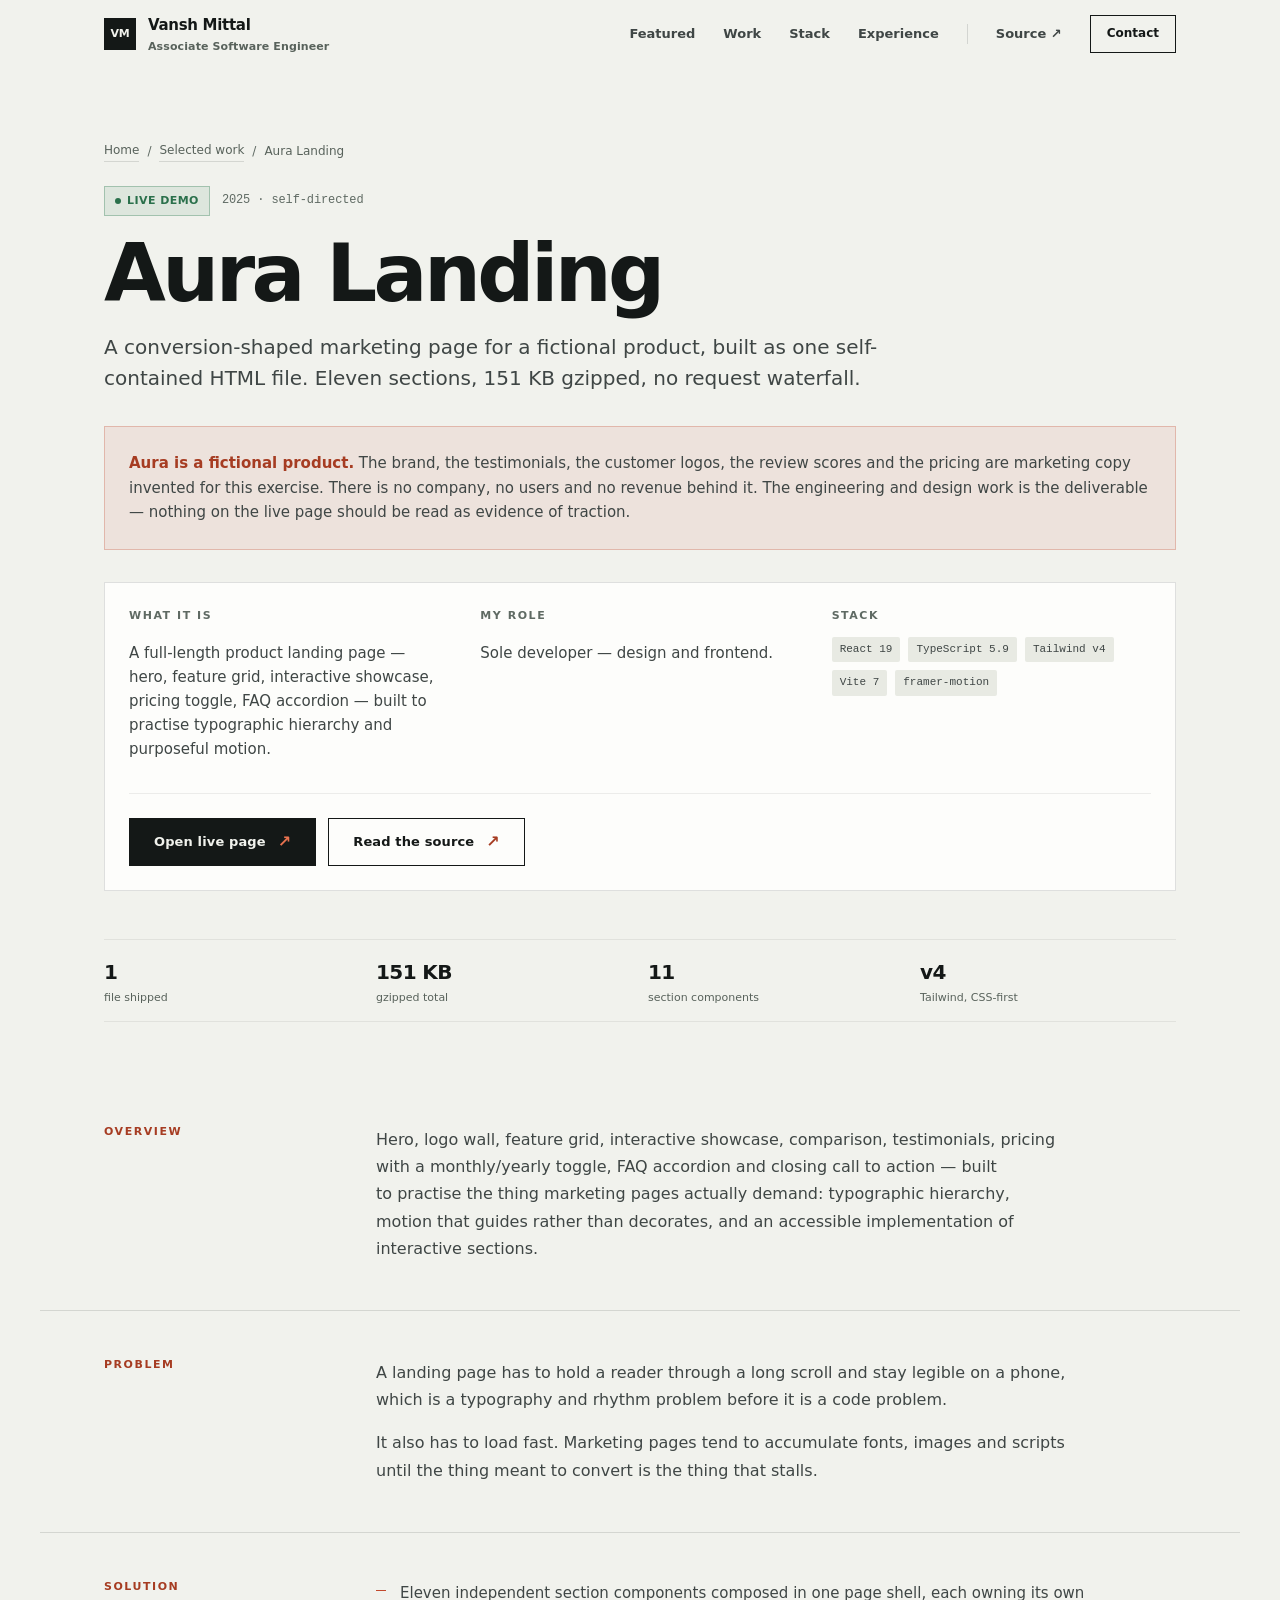
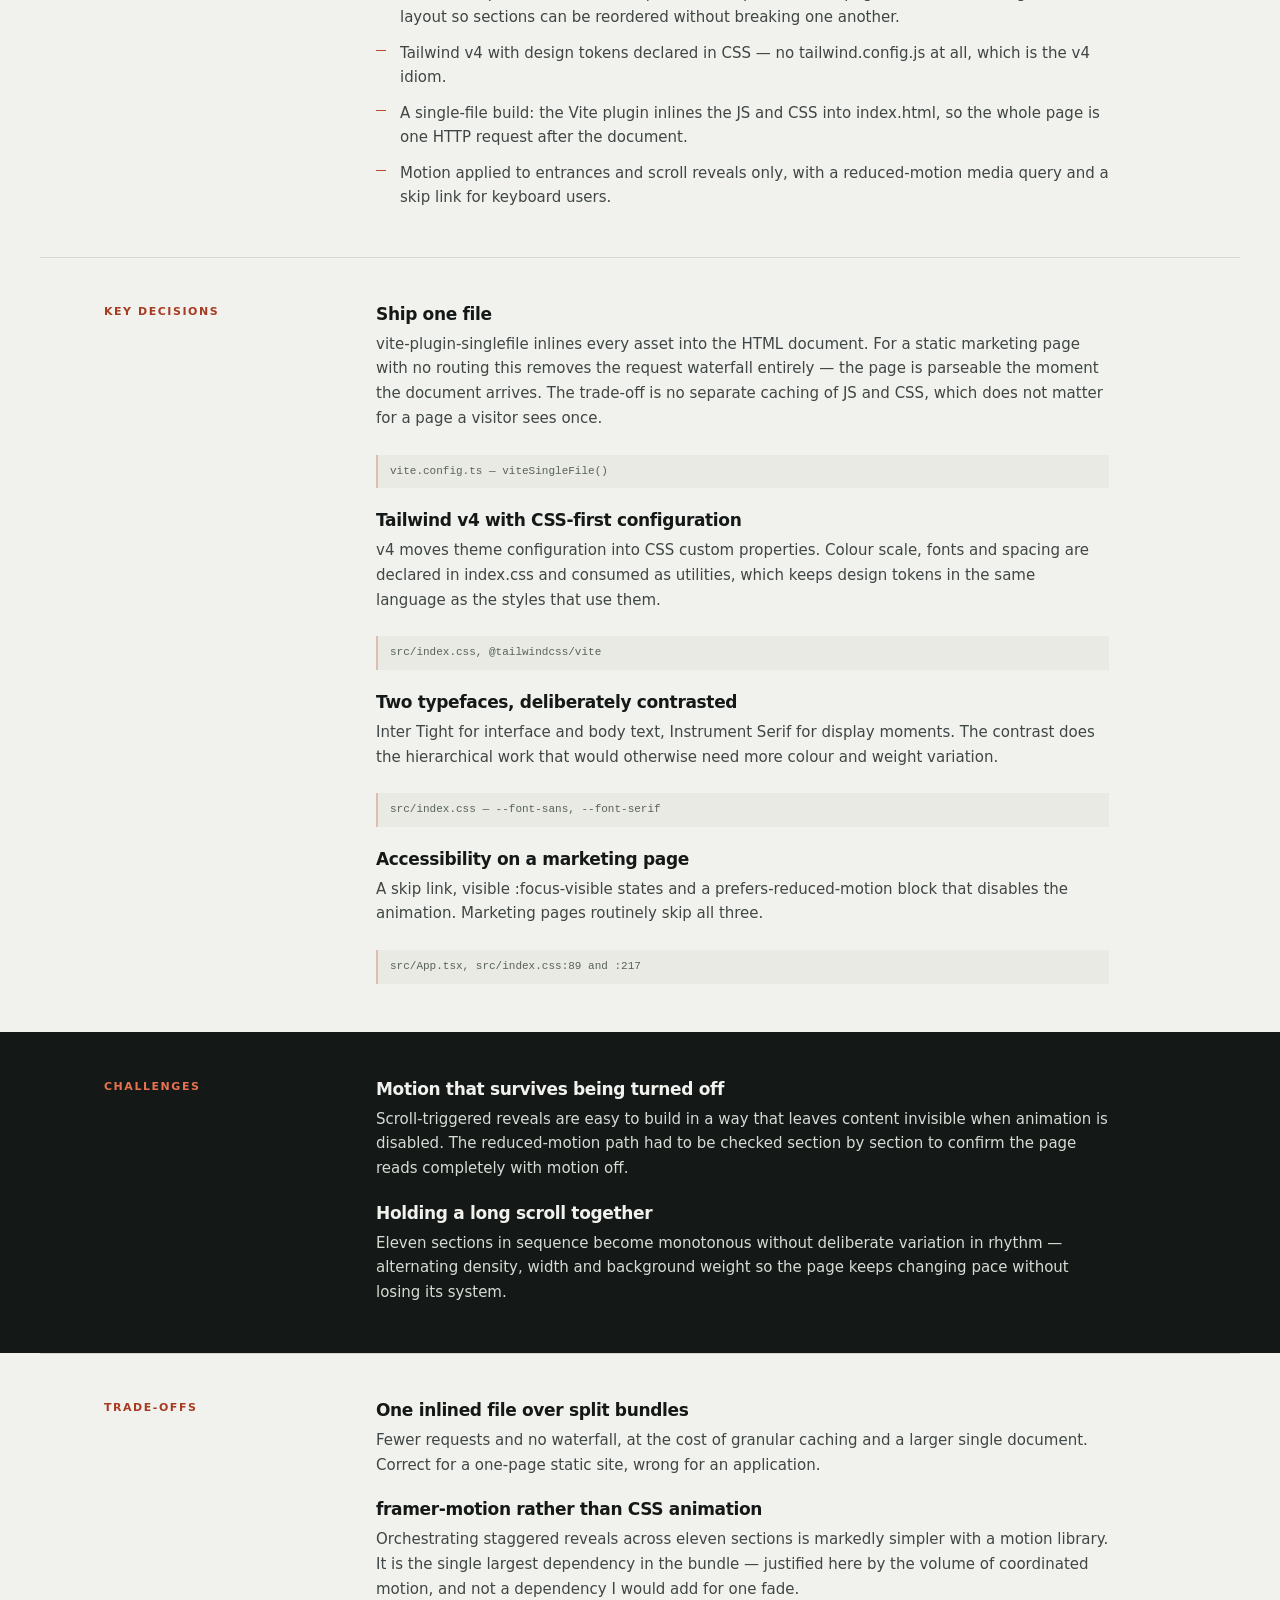
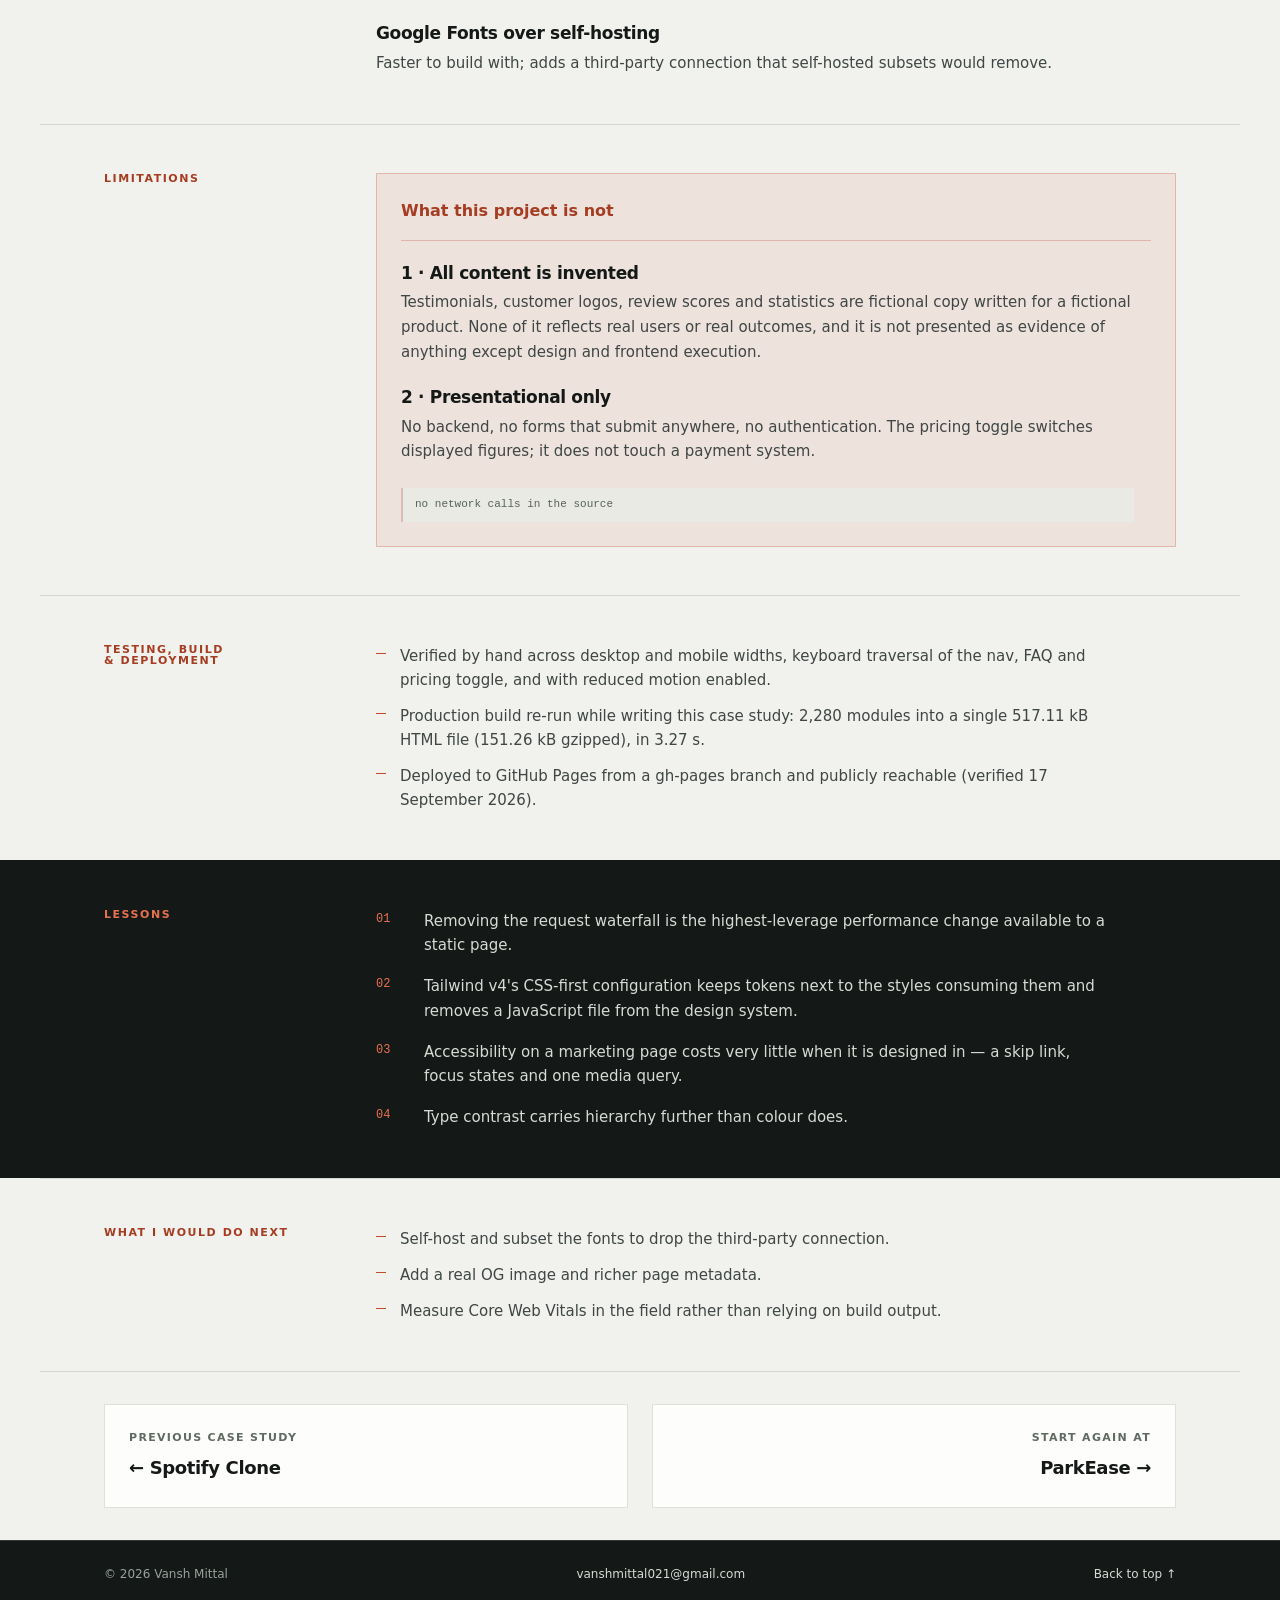
==== commit 84cdcf7f: "Add Status Tracker as the featured project Status Tracker moved to the portfolio's GitHub account, s" ====
--- a/projects/aura-landing/index.html
+++ b/projects/aura-landing/index.html
@@ -73,6 +73,7 @@
     </button>
 
     <nav class="nav" id="site-nav" aria-label="Primary">
+      <a class="nav__link" href="../../#featured">Featured</a>
       <a class="nav__link" href="../../#work">Work</a>
       <a class="nav__link" href="../../#stack">Stack</a>
       <a class="nav__link" href="../../#experience">Experience</a>
--- a/styles.css
+++ b/styles.css
@@ -59,6 +59,9 @@
   /* status — text-safe green: 5.31:1 on --paper, 4.96:1 on --live-wash (WCAG AA) */
   --live:         #2a704b;
   --live-wash:    rgba(47, 125, 84, 0.1);
+  /* the same green is only 2.5:1 on the dark band, so dark contexts get this
+     lifted tint instead: 6.55:1 on --dark, 5.49:1 on its own wash */
+  --live-on-dark: #4fae7c;
 
   --sans: ui-sans-serif, system-ui, -apple-system, 'Segoe UI', Roboto, Helvetica, Arial, sans-serif;
   --serif: 'Iowan Old Style', 'Palatino Linotype', Palatino, Georgia, 'Times New Roman', serif;
@@ -512,6 +515,22 @@
   letter-spacing: 0.08em;
 }
 
+/* On dark panels the light-mode green drops to 2.5:1. Lift it (and invert the
+   flag badge, which would otherwise be ink-on-ink). */
+.featured .badge--live,
+.panel-dark .badge--live {
+  color: var(--live-on-dark);
+  border-color: rgba(79, 174, 124, 0.38);
+  background: rgba(79, 174, 124, 0.12);
+}
+.featured .badge--live .badge__dot,
+.panel-dark .badge--live .badge__dot { background: var(--live-on-dark); }
+
+.featured .badge--flag,
+.panel-dark .badge--flag {
+  color: var(--ink); background: var(--paper); border-color: var(--paper);
+}
+
 .taglist { display: flex; flex-wrap: wrap; gap: var(--s2); }
 .tag {
   font-family: var(--mono); font-size: 0.6875rem;
@@ -566,15 +585,65 @@
   .work__rest { grid-template-columns: repeat(2, minmax(0, 1fr)); display: grid; gap: var(--s5); }
 }
 
-/* Reference project — quieter than a selected project, deliberately. */
-.refcard {
-  display: grid; gap: var(--s4);
-  border: 1px dashed var(--line);
-  padding: var(--s5);
-  background: transparent;
-}
-@media (min-width: 820px) {
-  .refcard { grid-template-columns: minmax(0, 7fr) minmax(0, 5fr); gap: var(--s7); align-items: center; }
+/* ------------------------------------------------------ 08b featured project
+
+   The featured project must not read as "card #5". It gets its own full-bleed
+   dark band above the numbered list, so the difference is structural (a
+   separate section, inverted palette, wider measure) rather than a louder
+   version of the same card. */
+
+.featured { background: var(--dark); color: var(--dark-text); }
+.featured__in { padding-block: var(--s8); }
+
+.featured__head {
+  display: flex; flex-wrap: wrap; align-items: baseline; gap: var(--s3) var(--s5);
+  padding-bottom: var(--s5);
+  border-bottom: 1px solid var(--dark-line);
+}
+.featured__label {
+  font-family: var(--mono); font-size: 0.75rem; font-weight: 700;
+  letter-spacing: 0.16em; text-transform: uppercase; color: var(--accent-soft);
+}
+.featured__note { font-size: 0.8125rem; color: var(--dark-muted); }
+
+.featured__grid { display: grid; gap: var(--s6); padding-top: var(--s6); }
+@media (min-width: 980px) {
+  .featured__grid { grid-template-columns: minmax(0, 1.15fr) minmax(0, 1fr); gap: var(--s8); }
+}
+
+.featured__title {
+  font-size: clamp(2rem, 1.3rem + 3vw, 3.25rem);
+  line-height: 1.02; letter-spacing: -0.03em; color: var(--paper);
+  margin-bottom: var(--s4);
+}
+.featured__title a { color: inherit; text-decoration: none; }
+.featured__title a:hover { color: var(--accent-soft); }
+.featured__lede {
+  font-size: 1.0625rem; line-height: 1.6; color: var(--dark-text);
+  max-width: 48ch; margin-bottom: var(--s5);
+}
+.featured__actions { display: flex; flex-wrap: wrap; gap: var(--s3); margin-bottom: var(--s5); }
+.featured .taglist { margin-top: var(--s2); }
+.featured .tag { background: var(--dark-3); color: var(--dark-text); border-color: transparent; }
+
+/* Evidence column: the claims a reviewer can check, not a screenshot. */
+.fspecs { display: grid; gap: 0; border-top: 1px solid var(--dark-line); }
+.fspec {
+  display: grid; gap: var(--s1);
+  padding-block: var(--s4);
+  border-bottom: 1px solid var(--dark-line);
+}
+@media (min-width: 560px) {
+  .fspec { grid-template-columns: 8.5rem minmax(0, 1fr); gap: var(--s4); align-items: baseline; }
+}
+.fspec__k {
+  font-family: var(--mono); font-size: 0.6875rem; font-weight: 700;
+  letter-spacing: 0.1em; text-transform: uppercase; color: var(--dark-muted);
+}
+.fspec__v { font-size: 0.9375rem; line-height: 1.55; color: var(--dark-text); }
+.fspec__v code {
+  background: var(--dark-3); color: var(--dark-text);
+  padding: 0.1em 0.35em; font-size: 0.85em;
 }
 
 /* ------------------------------------------------- 09 engineering snapshot */
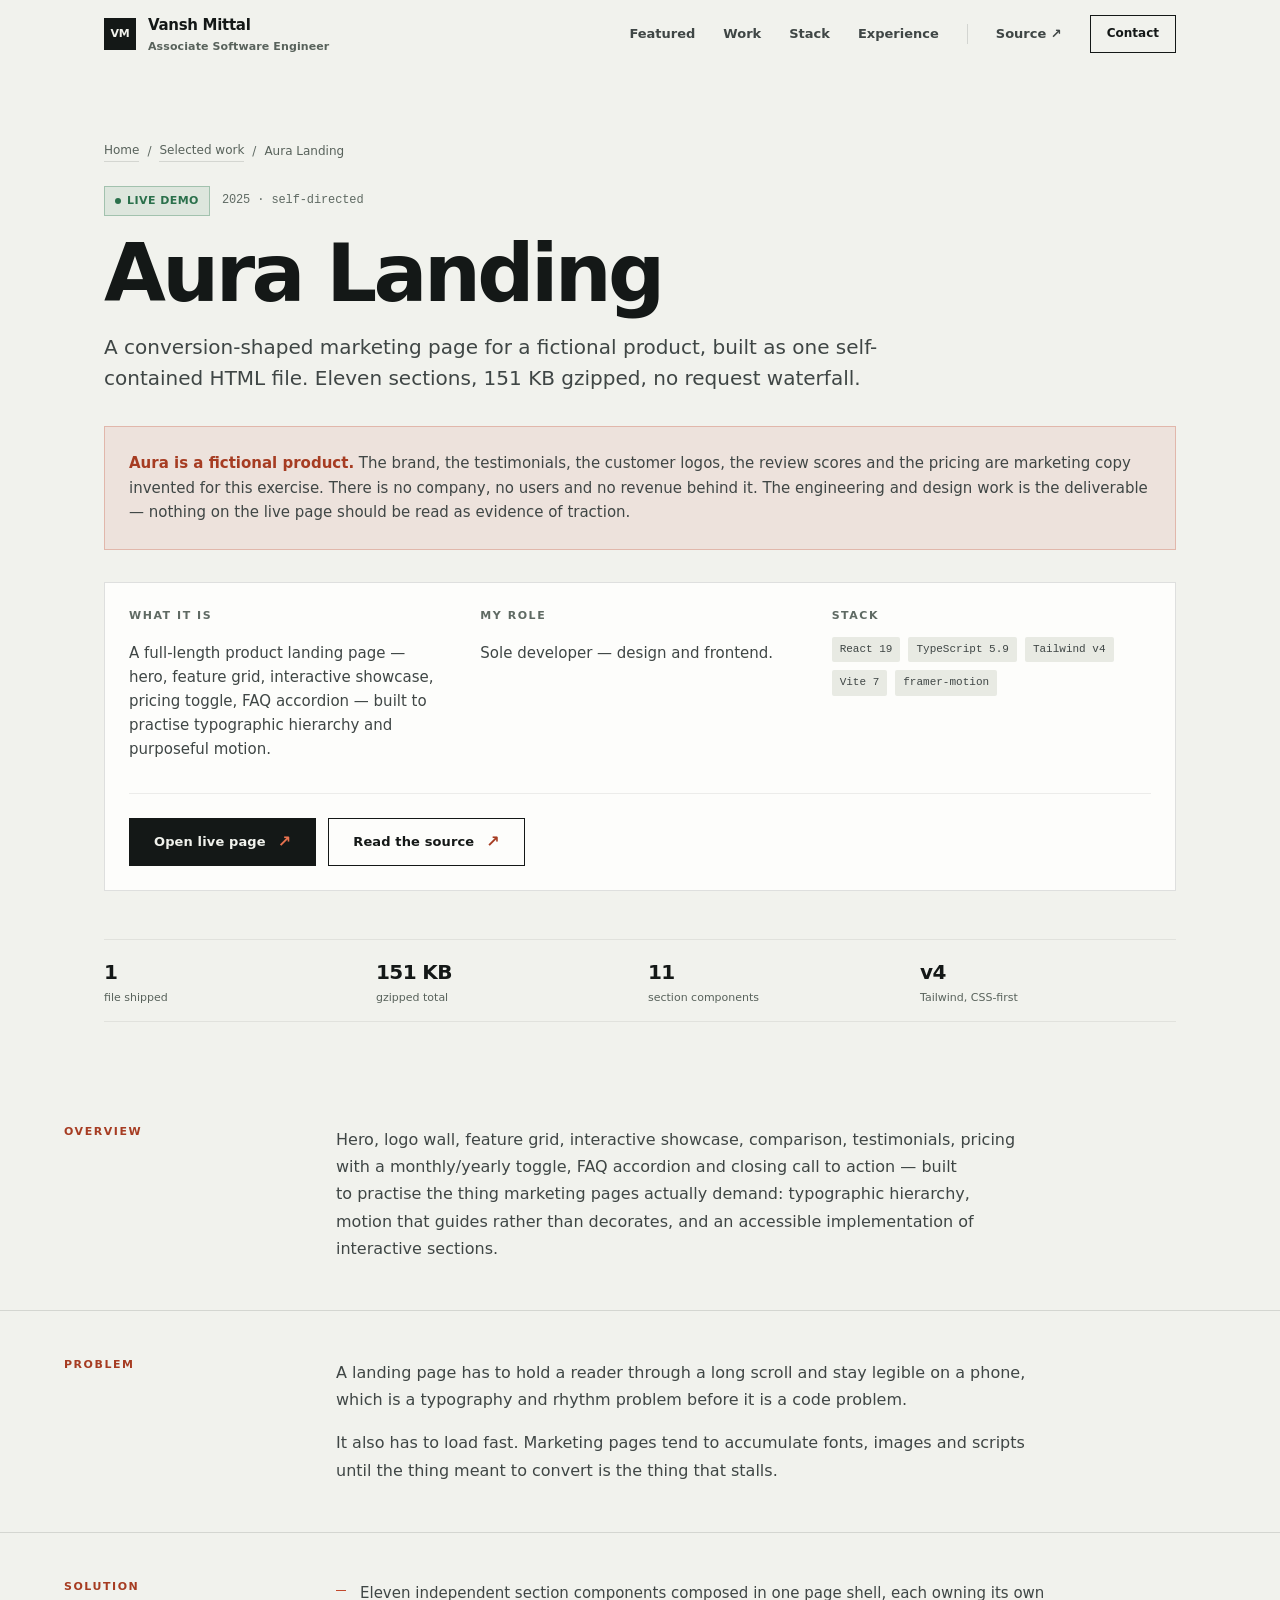
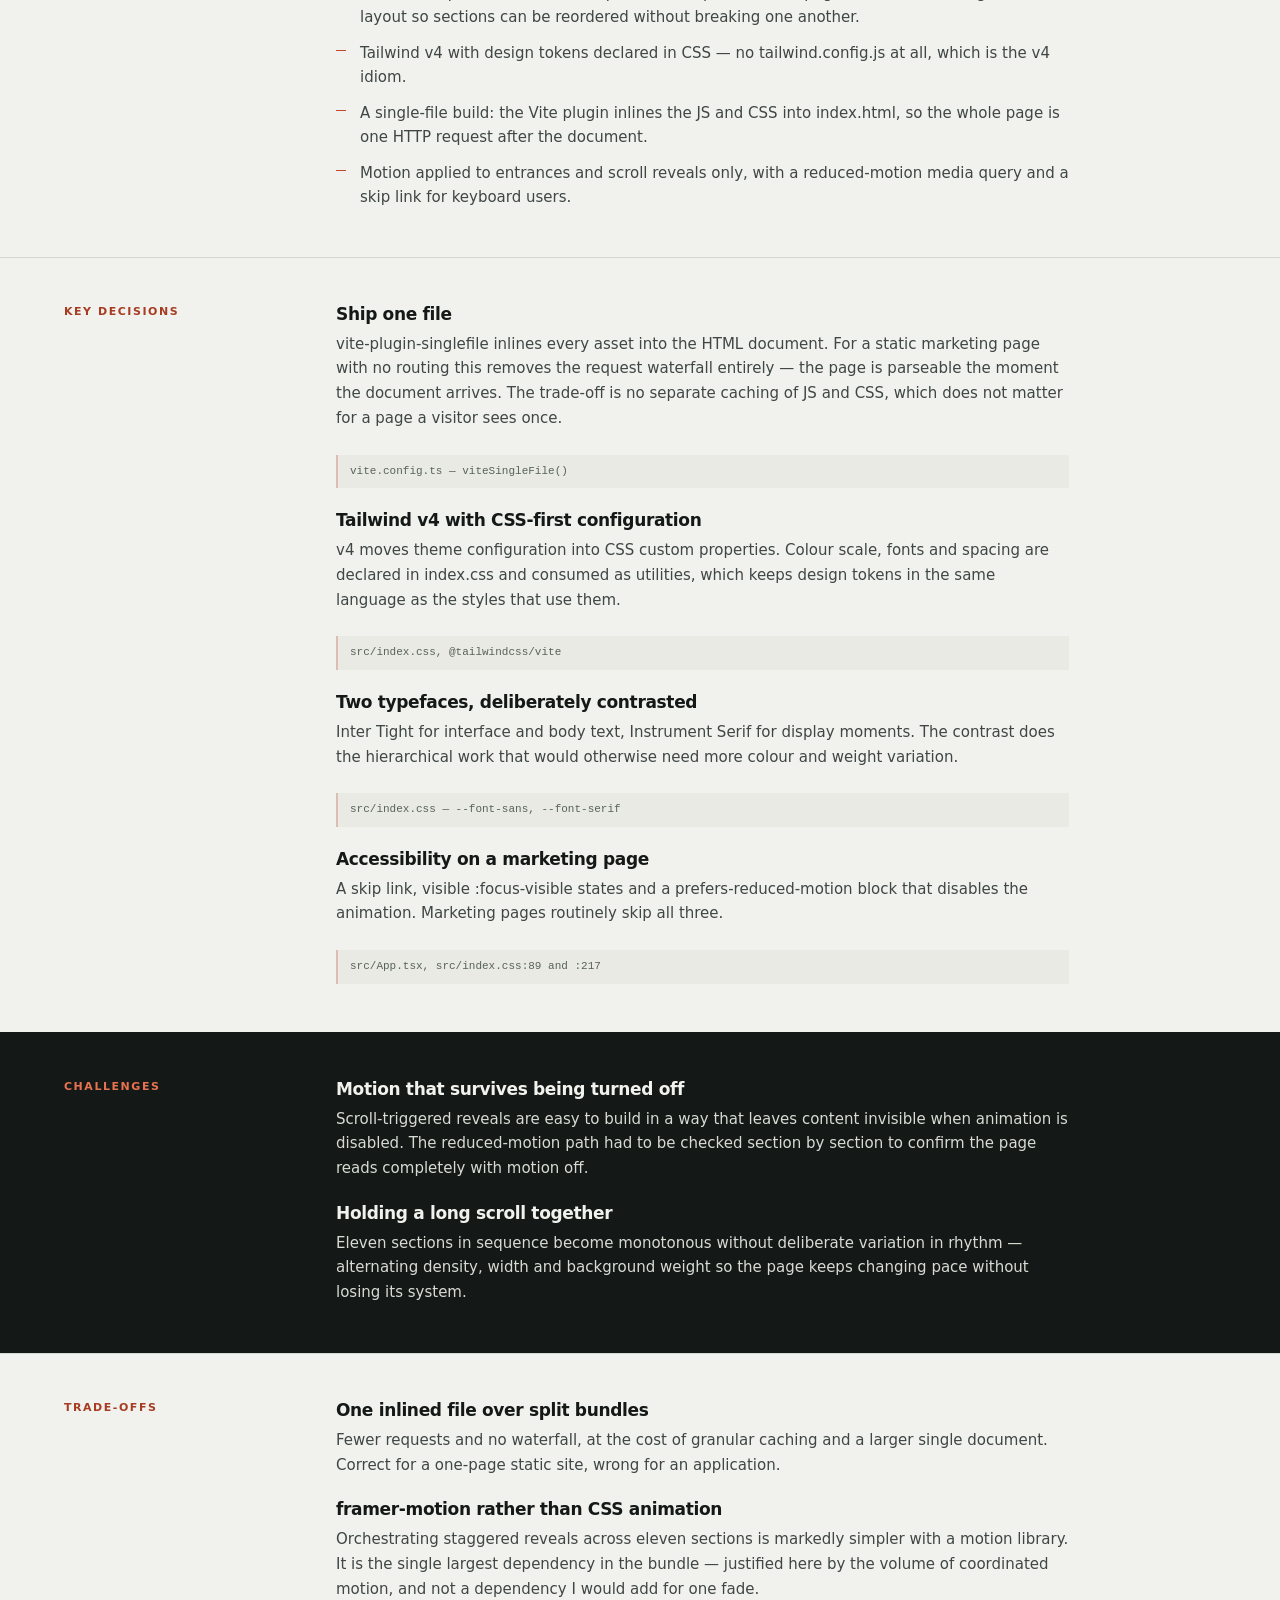
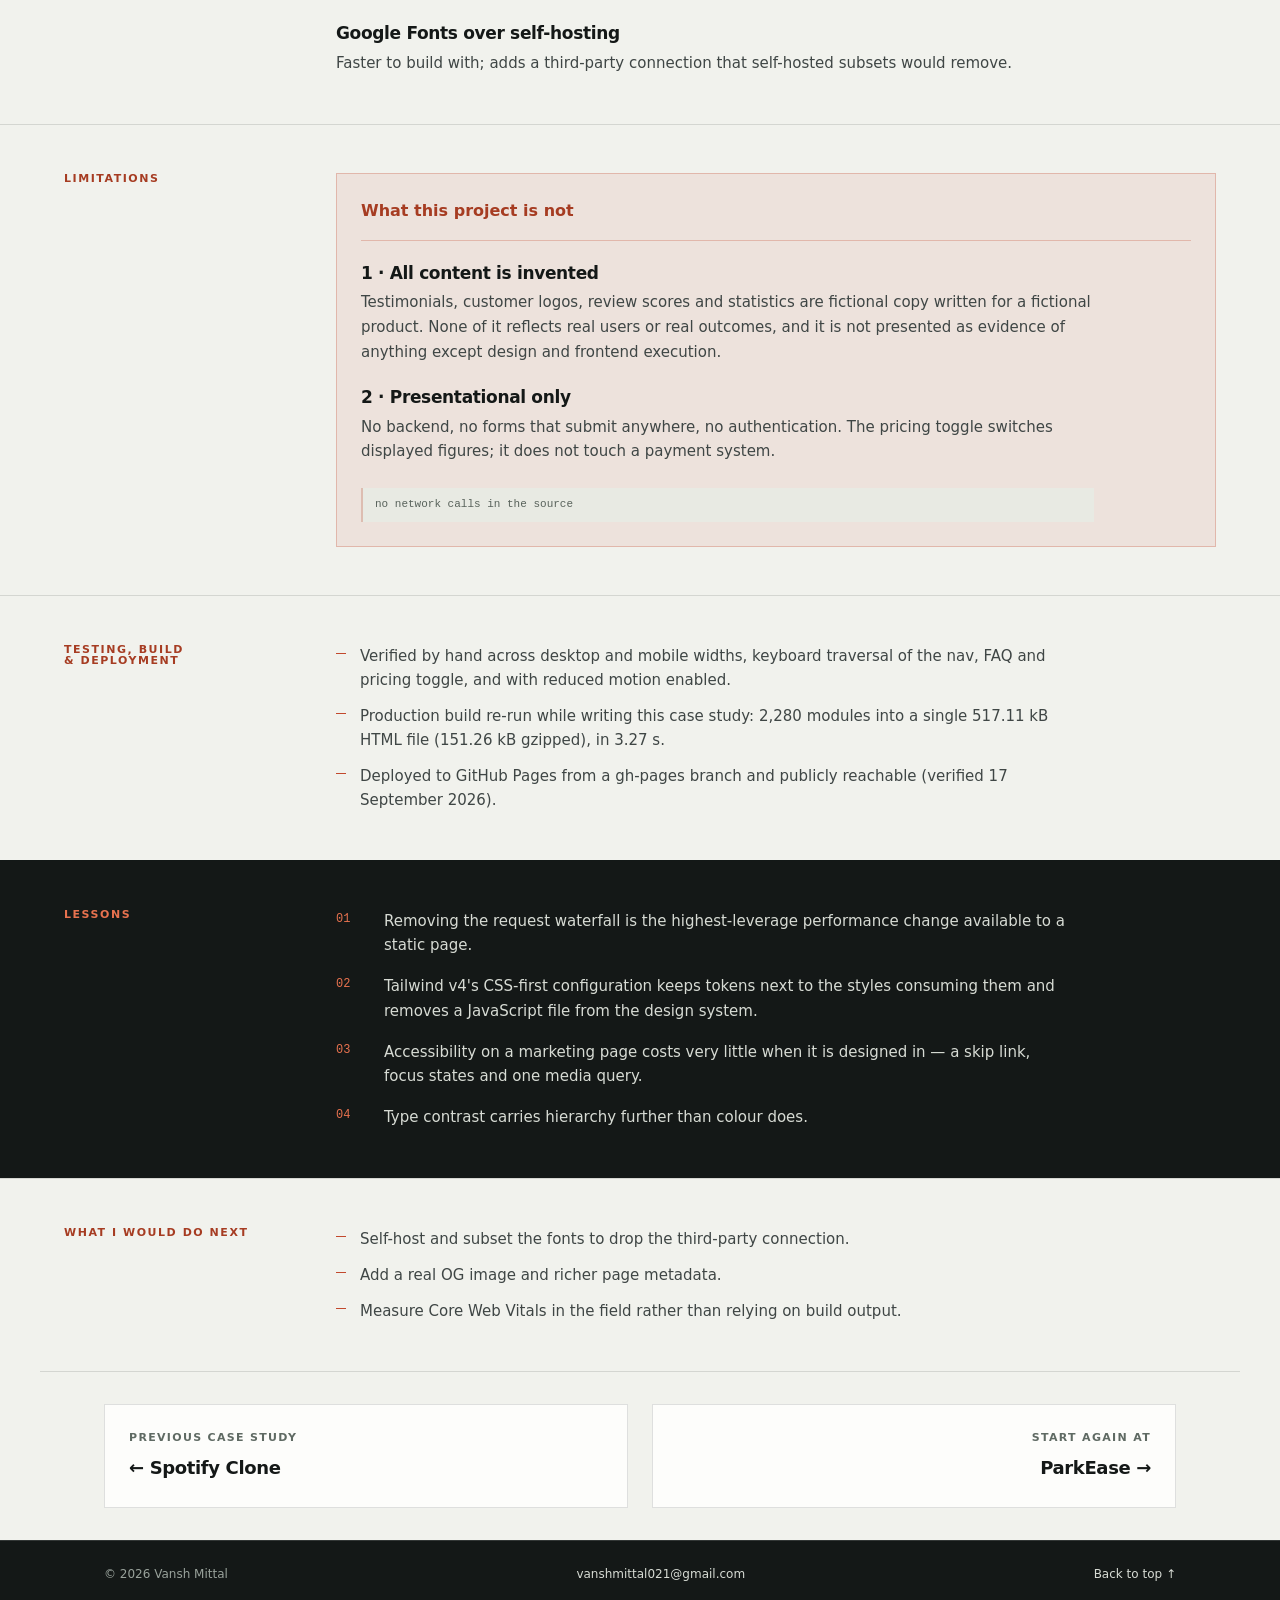
==== commit 3a607043: "Prepare portfolio for Vercel production Migrate the canonical production origin from GitHub Pages to" ====
--- a/projects/aura-landing/index.html
+++ b/projects/aura-landing/index.html
@@ -6,14 +6,14 @@
 
 <title>Aura Landing — Product Landing Page · Vansh Mittal</title>
 <meta name="description" content="Case study: a product landing page for a fictional SaaS, built with React 19, TypeScript and Tailwind v4, shipping as one self-contained HTML file at 151 KB gzipped with skip links and reduced-motion support.">
-<link rel="canonical" href="https://vansh-22f300.github.io/Portfolio-Sept26/projects/aura-landing/">
+<link rel="canonical" href="https://vansh-mittal-portfolio.vercel.app/projects/aura-landing/">
 
 <meta property="og:type" content="article">
 <meta property="og:site_name" content="Vansh Mittal — Engineering Portfolio">
 <meta property="og:title" content="Aura Landing — Product Landing Page">
 <meta property="og:description" content="A React 19, TypeScript and Tailwind v4 landing page that ships as one self-contained HTML file at 151 KB gzipped.">
-<meta property="og:url" content="https://vansh-22f300.github.io/Portfolio-Sept26/projects/aura-landing/">
-<meta property="og:image" content="https://vansh-22f300.github.io/Portfolio-Sept26/assets/og-card.png">
+<meta property="og:url" content="https://vansh-mittal-portfolio.vercel.app/projects/aura-landing/">
+<meta property="og:image" content="https://vansh-mittal-portfolio.vercel.app/assets/og-card.png">
 <meta property="og:image:alt" content="Vansh Mittal — Associate Software Engineer.">
 <meta property="og:image:width" content="1200">
 <meta property="og:image:height" content="630">
@@ -21,7 +21,7 @@
 <meta name="twitter:card" content="summary_large_image">
 <meta name="twitter:title" content="Aura Landing — Product Landing Page">
 <meta name="twitter:description" content="A React 19, TypeScript and Tailwind v4 landing page that ships as one self-contained HTML file.">
-<meta name="twitter:image" content="https://vansh-22f300.github.io/Portfolio-Sept26/assets/og-card.png">
+<meta name="twitter:image" content="https://vansh-mittal-portfolio.vercel.app/assets/og-card.png">
 
 <meta name="theme-color" content="#f1f2ed" media="(prefers-color-scheme: light)">
 <meta name="theme-color" content="#141817" media="(prefers-color-scheme: dark)">
@@ -46,8 +46,8 @@
   "@context": "https://schema.org",
   "@type": "BreadcrumbList",
   "itemListElement": [
-    { "@type": "ListItem", "position": 1, "name": "Home", "item": "https://vansh-22f300.github.io/Portfolio-Sept26/" },
-    { "@type": "ListItem", "position": 2, "name": "Selected work", "item": "https://vansh-22f300.github.io/Portfolio-Sept26/#work" },
+    { "@type": "ListItem", "position": 1, "name": "Home", "item": "https://vansh-mittal-portfolio.vercel.app/" },
+    { "@type": "ListItem", "position": 2, "name": "Selected work", "item": "https://vansh-mittal-portfolio.vercel.app/#work" },
     { "@type": "ListItem", "position": 3, "name": "Aura Landing" }
   ]
 }
--- a/styles.css
+++ b/styles.css
@@ -257,14 +257,35 @@
 .btn--ghost { background: transparent; color: var(--ink); }
 .btn--ghost:hover { background: var(--ink); color: var(--paper); }
 
-.panel-dark .btn--primary { background: var(--paper); color: var(--ink); border-color: var(--paper); }
-.panel-dark .btn--primary:hover { background: var(--accent-soft); border-color: var(--accent-soft); color: var(--ink); }
-.panel-dark .btn--ghost { color: var(--paper); border-color: rgba(241, 242, 237, 0.32); }
-.panel-dark .btn--ghost:hover { background: var(--paper); color: var(--ink); border-color: var(--paper); }
+/* Dark contexts. These MUST cover every dark surface: .btn--ghost defaults to
+   --ink text on a transparent background, which on a dark band renders as
+   near-black on near-black (1.00:1) and only becomes legible on hover. The
+   featured section is dark but is not .panel-dark, so it is listed explicitly.
+   A primary action must never depend on hover to be seen. */
+.panel-dark .btn--primary,
+.featured .btn--primary { background: var(--paper); color: var(--ink); border-color: var(--paper); }
+.panel-dark .btn--primary:hover,
+.featured .btn--primary:hover { background: var(--accent-soft); border-color: var(--accent-soft); color: var(--ink); }
+
+/* Solid 1px border + full-strength label: visible at rest, no hover needed. */
+.panel-dark .btn--ghost,
+.featured .btn--ghost {
+  color: var(--paper);
+  border-color: rgba(241, 242, 237, 0.55);
+  background: rgba(241, 242, 237, 0.06);
+}
+.panel-dark .btn--ghost:hover,
+.featured .btn--ghost:hover { background: var(--paper); color: var(--ink); border-color: var(--paper); }
 
 .btn__ico { color: var(--accent-2); font-size: 1rem; line-height: 1; }
 .btn--primary .btn__ico { color: var(--accent-soft); }
-.panel-dark .btn--primary .btn__ico { color: var(--accent-2); }
+.panel-dark .btn--primary .btn__ico,
+.featured .btn--primary .btn__ico { color: var(--accent-2); }
+/* Ghost icons on dark: the light-mode accent is too dark to read here. */
+.panel-dark .btn--ghost .btn__ico,
+.featured .btn--ghost .btn__ico { color: var(--accent-soft); }
+.panel-dark .btn--ghost:hover .btn__ico,
+.featured .btn--ghost:hover .btn__ico { color: var(--accent-2); }
 
 /* Inline text link with an underline that thickens on hover. */
 .tlink {
@@ -470,6 +491,11 @@
 .pcard__media img {
   width: 100%; height: 100%; object-fit: cover; object-position: top center;
   transition: transform 500ms var(--ease);
+}
+/* On wide screens the flagship media column is tall enough to show the whole
+   screenshot rather than a cover-crop of its top edge. */
+@media (min-width: 860px) {
+  .pcard--flag .pcard__media img { object-fit: contain; object-position: center; padding: var(--s4); }
 }
 .pcard:hover .pcard__media img { transform: scale(1.02); }
 
@@ -723,6 +749,90 @@
   .contact__grid { grid-template-columns: minmax(0, 1fr) minmax(0, 1fr); gap: var(--s8); align-items: start; }
 }
 
+/* ----------------------------------------------------------- 12b contact form
+
+   Lives on the dark contact panel. Native inputs only — no library, no
+   validation framework. The browser's own constraint validation does the work
+   and :user-invalid keeps errors from firing while the user is still typing. */
+
+.cform { display: grid; gap: var(--s4); margin-top: var(--s6); }
+.cform__row { display: grid; gap: var(--s4); }
+@media (min-width: 620px) {
+  .cform__row { grid-template-columns: repeat(2, minmax(0, 1fr)); }
+}
+
+.field { display: grid; gap: var(--s2); min-width: 0; }
+.field__l {
+  font-size: 0.6875rem; font-weight: 700; letter-spacing: 0.12em;
+  text-transform: uppercase; color: var(--dark-muted);
+}
+.field__opt { font-weight: 500; letter-spacing: 0.04em; text-transform: none; color: var(--dark-muted); }
+
+.field input,
+.field textarea {
+  width: 100%;
+  font: inherit;
+  font-size: 0.9375rem;
+  color: var(--paper);
+  background: rgba(241, 242, 237, 0.06);
+  border: 1px solid rgba(241, 242, 237, 0.40);  /* 3.52:1 vs panel — WCAG 1.4.11 */
+  border-radius: 0;
+  padding: 0.75rem var(--s4);
+  min-height: 48px;
+  transition: border-color var(--fast) var(--ease), background var(--fast) var(--ease);
+  -webkit-appearance: none;
+  appearance: none;
+}
+.field textarea { min-height: 128px; resize: vertical; line-height: 1.6; }
+.field input::placeholder,
+.field textarea::placeholder { color: #99a29b; opacity: 1; }  /* 5.90:1 — no alpha */
+
+.field input:hover,
+.field textarea:hover { border-color: rgba(241, 242, 237, 0.60); }
+.field input:focus-visible,
+.field textarea:focus-visible {
+  outline: 2px solid var(--accent-soft);
+  outline-offset: 2px;
+  border-color: var(--accent-soft);
+  background: rgba(241, 242, 237, 0.1);
+}
+
+/* :user-invalid only matches after interaction, so a pristine empty field is
+   never styled as an error. */
+.field input:user-invalid,
+.field textarea:user-invalid { border-color: var(--accent-soft); }
+.field input:user-invalid + .field__err,
+.field textarea:user-invalid + .field__err { display: block; }
+.field__err { display: none; font-size: 0.75rem; color: var(--accent-soft); }
+
+.cform__foot { display: flex; flex-wrap: wrap; align-items: center; gap: var(--s4); }
+
+/* Honeypot: off-screen but not display:none, so bots still fill it. */
+.cform__hp {
+  position: absolute; left: -9999px; width: 1px; height: 1px;
+  overflow: hidden; opacity: 0;
+}
+
+.cform__status {
+  font-size: 0.875rem; line-height: 1.5;
+  min-height: 1.25rem;
+}
+.cform__status[data-state='ok']   { color: var(--live-on-dark); }
+.cform__status[data-state='err']  { color: var(--accent-soft); }
+.cform__status[data-state='busy'] { color: var(--dark-muted); }
+
+/* Shown only when the access key placeholder has not been replaced. */
+.cform__setup {
+  font-size: 0.8125rem; line-height: 1.6; color: var(--dark-text);
+  background: rgba(232, 114, 79, 0.1);
+  border: 1px solid rgba(232, 114, 79, 0.4);
+  padding: var(--s4);
+}
+.cform__setup code {
+  background: var(--dark-3); color: var(--paper);
+  padding: 0.1em 0.35em; font-size: 0.9em;
+}
+
 .contact__links { display: grid; gap: 0; }
 .clink {
   display: flex; align-items: center; justify-content: space-between; gap: var(--s4);
@@ -821,7 +931,11 @@
 .cs-section + .cs-section { border-top: 1px solid var(--line); }
 .panel-dark .cs-section + .cs-section { border-top-color: var(--dark-line); }
 
+/* min-width:0 is load-bearing: without it a grid item's automatic minimum
+   size is its content, so the 680px-wide diagram widens the whole column and
+   spills the page sideways on mobile instead of scrolling inside .diagram. */
 .cs-grid { display: grid; gap: var(--s5); }
+.cs-grid > * { min-width: 0; }
 @media (min-width: 900px) {
   .cs-grid { grid-template-columns: 14rem minmax(0, 1fr); gap: var(--s7); align-items: start; }
 }
@@ -832,6 +946,9 @@
 }
 .panel-dark .cs-grid__label { color: var(--accent-soft); }
 @media (max-width: 899px) { .cs-grid__label { position: static; } }
+
+.cs-section, .cs-section > .wrap { max-width: 100%; }
+.cs-section img, .cs-section svg, .cs-section table, .cs-section pre { max-width: 100%; }
 
 .prose { max-width: 68ch; }
 .prose p { color: var(--ink-2); font-size: 1rem; line-height: 1.7; }
@@ -926,6 +1043,8 @@
   border: 1px solid var(--line);
   background: var(--surface);
   overflow: hidden;
+  max-width: 100%;
+  min-width: 0;
 }
 .fig img { width: 100%; }
 .fig figcaption {
@@ -940,17 +1059,38 @@
 }
 
 /* Diagrams: scrollable on small screens so they stay legible, never squashed. */
-.diagram { overflow-x: auto; -webkit-overflow-scrolling: touch; background: var(--paper-2); }
+.diagram {
+  overflow-x: auto; -webkit-overflow-scrolling: touch;
+  background: var(--paper-2);
+  max-width: 100%;
+  overscroll-behavior-x: contain;   /* don't chain the scroll to the page */
+}
 .diagram img, .diagram svg { min-width: 680px; width: 100%; }
+/* The note must track the CONTAINER, not the viewport. Tying it to
+   @media(min-width:760px) left a dead zone at 900-1040px: the case-study
+   sidebar appears at 900px and squeezes the diagram column under 680px, so the
+   diagram scrolled while the "scroll to see it" hint was already hidden.
+   Container queries key it to the actual space the diagram has. */
 .diagram-note {
   font-size: 0.75rem; color: var(--ink-4);
   margin-top: var(--s2);
 }
-@media (min-width: 760px) { .diagram-note { display: none; } }
+/* Scoped to the element that actually wraps the figure + note, so no unrelated
+   layout picks up size containment. */
+.diagram-wrap { container-type: inline-size; }
+@container (min-width: 700px) {
+  .diagram-note { display: none; }
+}
+/* Fallback for engines without container queries: keep the note visible rather
+   than hiding an affordance the user may still need. */
+@supports not (container-type: inline-size) {
+  @media (min-width: 1060px) { .diagram-note { display: none; } }
+}
 
 .shots {
   display: grid; gap: var(--s4);
   grid-template-columns: repeat(auto-fill, minmax(min(100%, 260px), 1fr));
+  align-items: start;
 }
 .shot {
   display: grid;
@@ -961,7 +1101,13 @@
   transition: border-color var(--fast) var(--ease), transform var(--fast) var(--ease);
 }
 .shot:hover { border-color: rgba(20, 24, 23, 0.3); transform: translateY(-2px); }
-.shot img { width: 100%; aspect-ratio: 700 / 440; object-fit: cover; object-position: top center; }
+/* Screenshots keep their own proportions. Forcing one aspect-ratio with
+   object-fit:cover silently cropped the taller pages (user-reports lost ~80%
+   of its height), which defeats the point of showing the real UI. */
+.shot img {
+  width: 100%; height: auto; display: block;
+  background: var(--paper-3);
+}
 .shot__cap {
   display: flex; align-items: center; justify-content: space-between; gap: var(--s3);
   padding: var(--s3) var(--s4);
@@ -1070,6 +1216,89 @@
 }
 
 /* Honour reduced motion everywhere, including smooth scroll. */
+/* ------------------------------------------------------------- 16b motion
+
+   Restrained, purposeful motion only: entrances that establish hierarchy and
+   hover/focus feedback that confirms interactivity. No parallax, no looping
+   ambient movement, nothing that blocks reading. Everything here is a
+   transition or a one-shot transform, so the reduced-motion block below
+   neutralises all of it and the page still reads perfectly. */
+
+/* Underline that grows from the left on nav + text links. */
+.nav__link { position: relative; }
+.nav__link::after {
+  content: ''; position: absolute; left: 0; right: 0; bottom: -2px;
+  height: 1px; background: var(--accent-2);
+  transform: scaleX(0); transform-origin: left;
+  transition: transform 260ms var(--ease);
+}
+.nav__link:hover::after,
+.nav__link[aria-current='true']::after { transform: scaleX(1); }
+
+/* Cards: lift with a firmer border instead of a shadow bloom. */
+.pcard {
+  transition: transform 320ms var(--ease), border-color 320ms var(--ease),
+              box-shadow 320ms var(--ease);
+}
+.pcard:hover {
+  transform: translateY(-3px);
+  box-shadow: 0 10px 28px -18px rgba(20, 24, 23, 0.5);
+}
+
+/* Short accent dash after a section eyebrow, drawn in on reveal.
+   .eyebrow is display:flex, so this is a flex ITEM (not a block underneath) —
+   it needs an explicit basis or it collapses to zero width and never shows. */
+.eyebrow::after {
+  content: ''; flex: 0 1 3.5rem; height: 1px; min-width: 0;
+  background: var(--accent-2);
+  transform: scaleX(0); transform-origin: left;
+  transition: transform 620ms var(--ease) 120ms;
+}
+.rv.in .eyebrow::after,
+.in .eyebrow::after { transform: scaleX(1); }
+/* Dark panels need the lighter accent to stay visible. */
+.panel-dark .eyebrow::after, .featured .eyebrow::after { background: var(--accent-soft); }
+
+/* Diagram + figure reveal: a touch slower than text so it reads as considered. */
+.fig { transition: border-color 320ms var(--ease); }
+.fig:hover { border-color: rgba(20, 24, 23, 0.26); }
+
+/* Screenshot tiles: image settles rather than jumping. */
+.shot img { transition: transform 460ms var(--ease), opacity 320ms var(--ease); }
+.shot:hover img { transform: scale(1.015); }
+
+/* CTA micro-interaction: the arrow nudges toward its direction of travel. */
+.btn__ico, .tlink__ico, .clink__ico {
+  display: inline-block;
+  transition: transform 220ms var(--ease);
+}
+.btn:hover .btn__ico, .tlink:hover .tlink__ico { transform: translateX(3px); }
+.clink:hover .clink__ico { transform: translateX(4px); }
+
+/* Featured band: hairline that sweeps in under the label. */
+.featured__head { position: relative; }
+.featured__head::after {
+  content: ''; position: absolute; left: 0; bottom: -1px; height: 1px;
+  width: 100%; background: var(--accent-soft);
+  transform: scaleX(0); transform-origin: left;
+  transition: transform 900ms var(--ease) 200ms;
+}
+.featured__head.in::after { transform: scaleX(1); }
+
+/* Lightbox: fade + settle rather than a hard swap. */
+.lb { transition: opacity 220ms var(--ease), visibility 220ms var(--ease); }
+.lb[data-open='false'] { opacity: 0; }
+.lb[data-open='true'] { opacity: 1; }
+.lb__img { transition: transform 260ms var(--ease), opacity 260ms var(--ease); }
+.lb[data-open='true'] .lb__img { animation: lbIn 300ms var(--ease) both; }
+@keyframes lbIn {
+  from { opacity: 0; transform: scale(0.985) translateY(6px); }
+  to   { opacity: 1; transform: none; }
+}
+
+/* Form feedback fades in instead of snapping. */
+.cform__status { transition: color 200ms var(--ease); }
+
 @media (prefers-reduced-motion: reduce) {
   html { scroll-behavior: auto; }
   *, *::before, *::after {
@@ -1080,15 +1309,31 @@
   }
   .rv { opacity: 1; transform: none; }
   .pcard:hover, .shot:hover, .csnav__item:hover, .btn:hover { transform: none; }
+  /* Reveal-driven rules must land in their FINISHED state, never mid-animation. */
+  .eyebrow::after,
+  .featured__head::after,
+  .nav__link[aria-current='true']::after { transform: scaleX(1); }
+  .nav__link:hover::after { transform: scaleX(1); }
+  .shot:hover img,
+  .btn:hover .btn__ico,
+  .tlink:hover .tlink__ico,
+  .clink:hover .clink__ico { transform: none; }
+  .pcard:hover { box-shadow: none; }
+  .lb[data-open='true'] .lb__img { animation: none; }
 }
 
 /* ---------------------------------------------------------------- 17 print */
 
 @media print {
   .site-header, .nav, .lb, .skip-link, .csnav { display: none !important; }
+  .cform, .copybtn { display: none !important; }
   body { background: #fff; color: #000; }
-  .panel-dark { background: #fff !important; color: #000 !important; }
-  .panel-dark h2, .panel-dark h3, .panel-dark .skill__n { color: #000 !important; }
+  .panel-dark, .featured { background: #fff !important; color: #000 !important; }
+  .panel-dark h2, .panel-dark h3, .panel-dark .skill__n,
+  .featured h2, .featured__title, .featured__title a,
+  .featured__lede, .fspec__v { color: #000 !important; }
+  .featured__label, .fspec__k { color: #333 !important; }
   a::after { content: ' (' attr(href) ')'; font-size: 0.75em; word-break: break-all; }
   .rv { opacity: 1 !important; transform: none !important; }
-}
+  .eyebrow::after, .featured__head::after { transform: scaleX(1) !important; }
+}
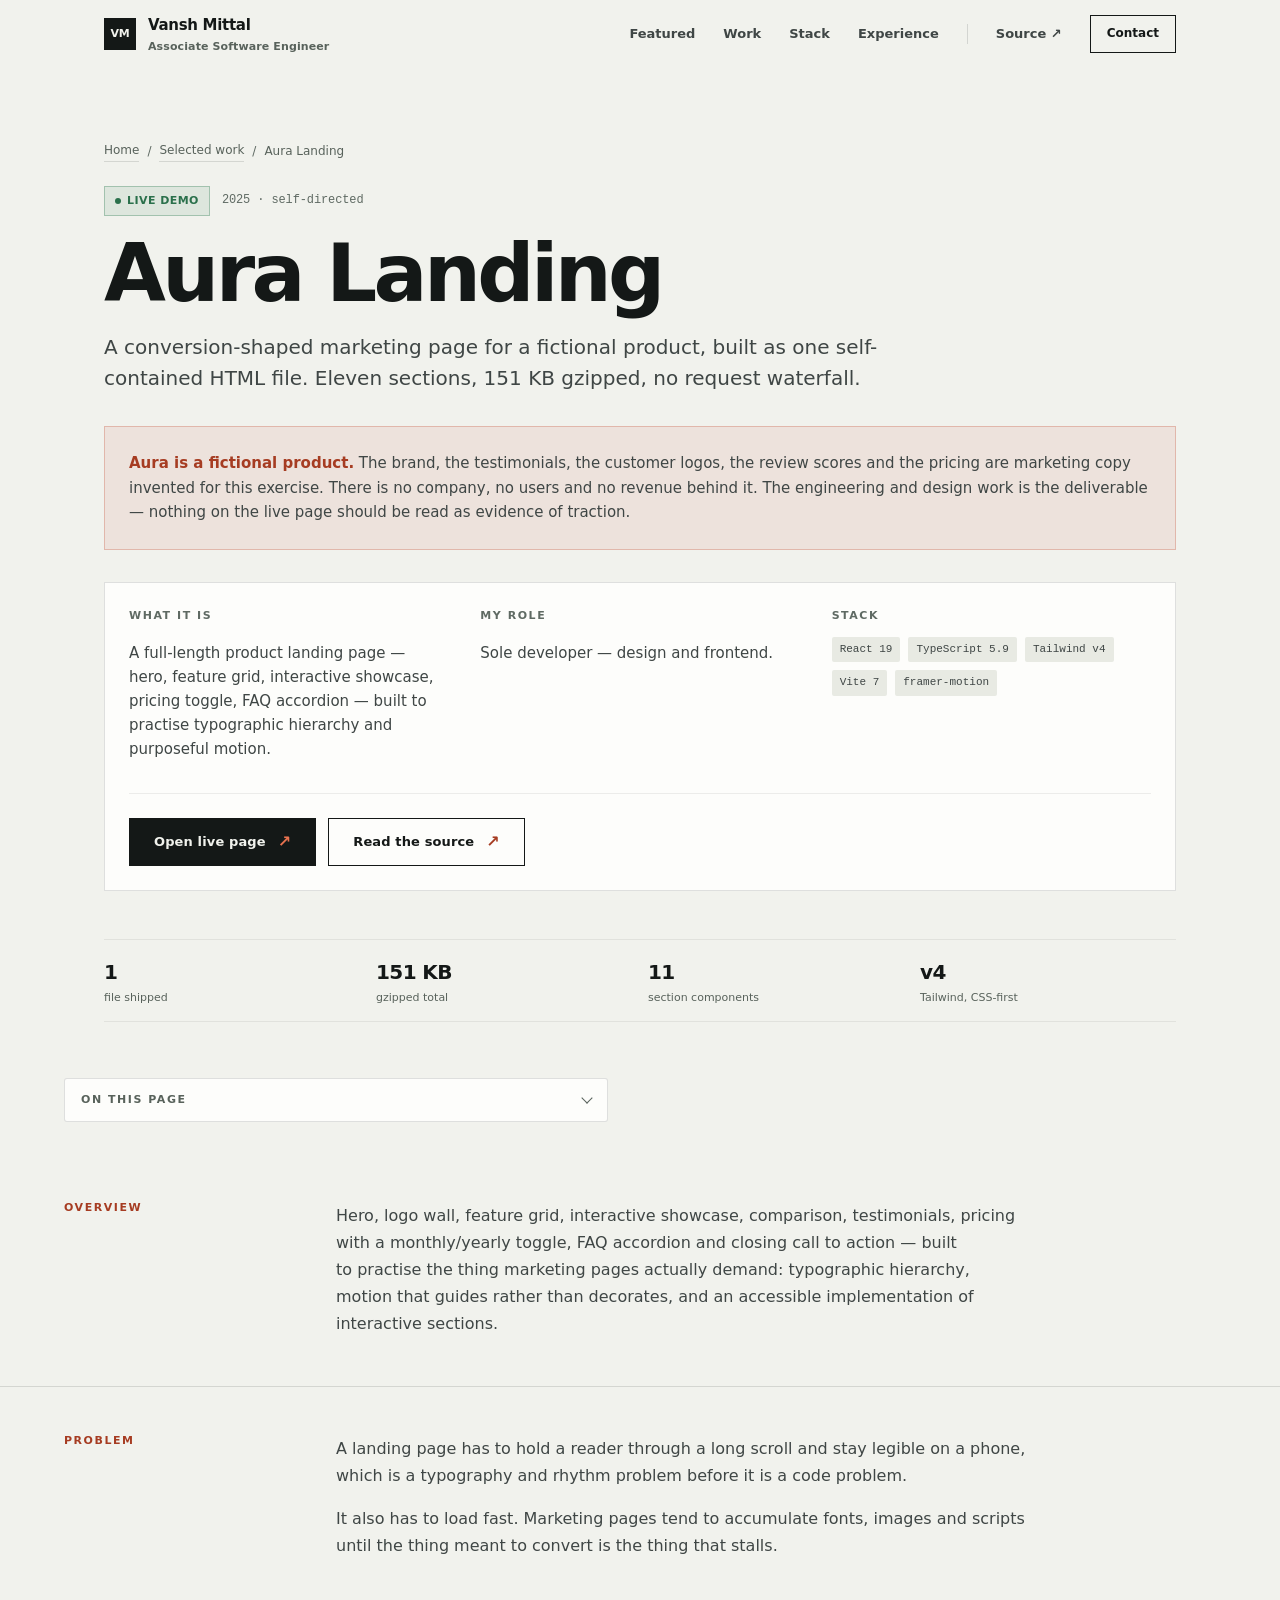
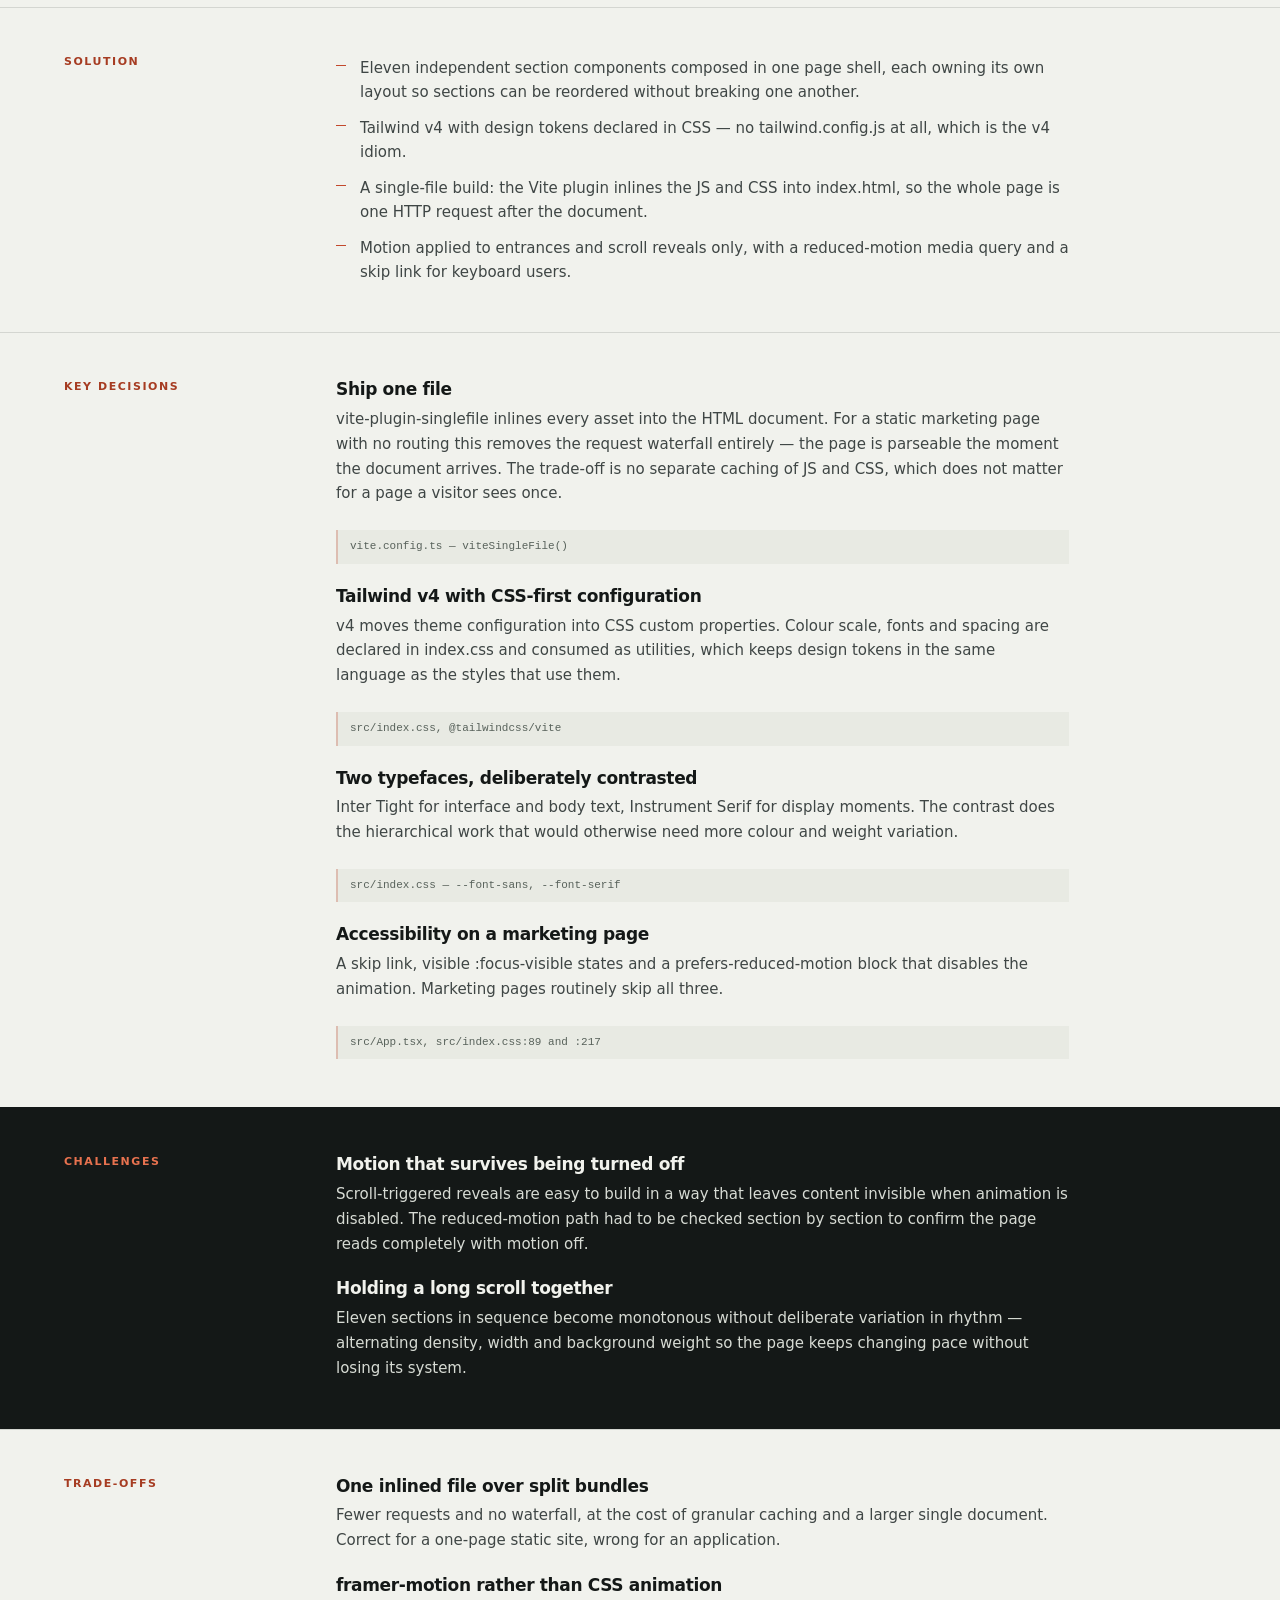
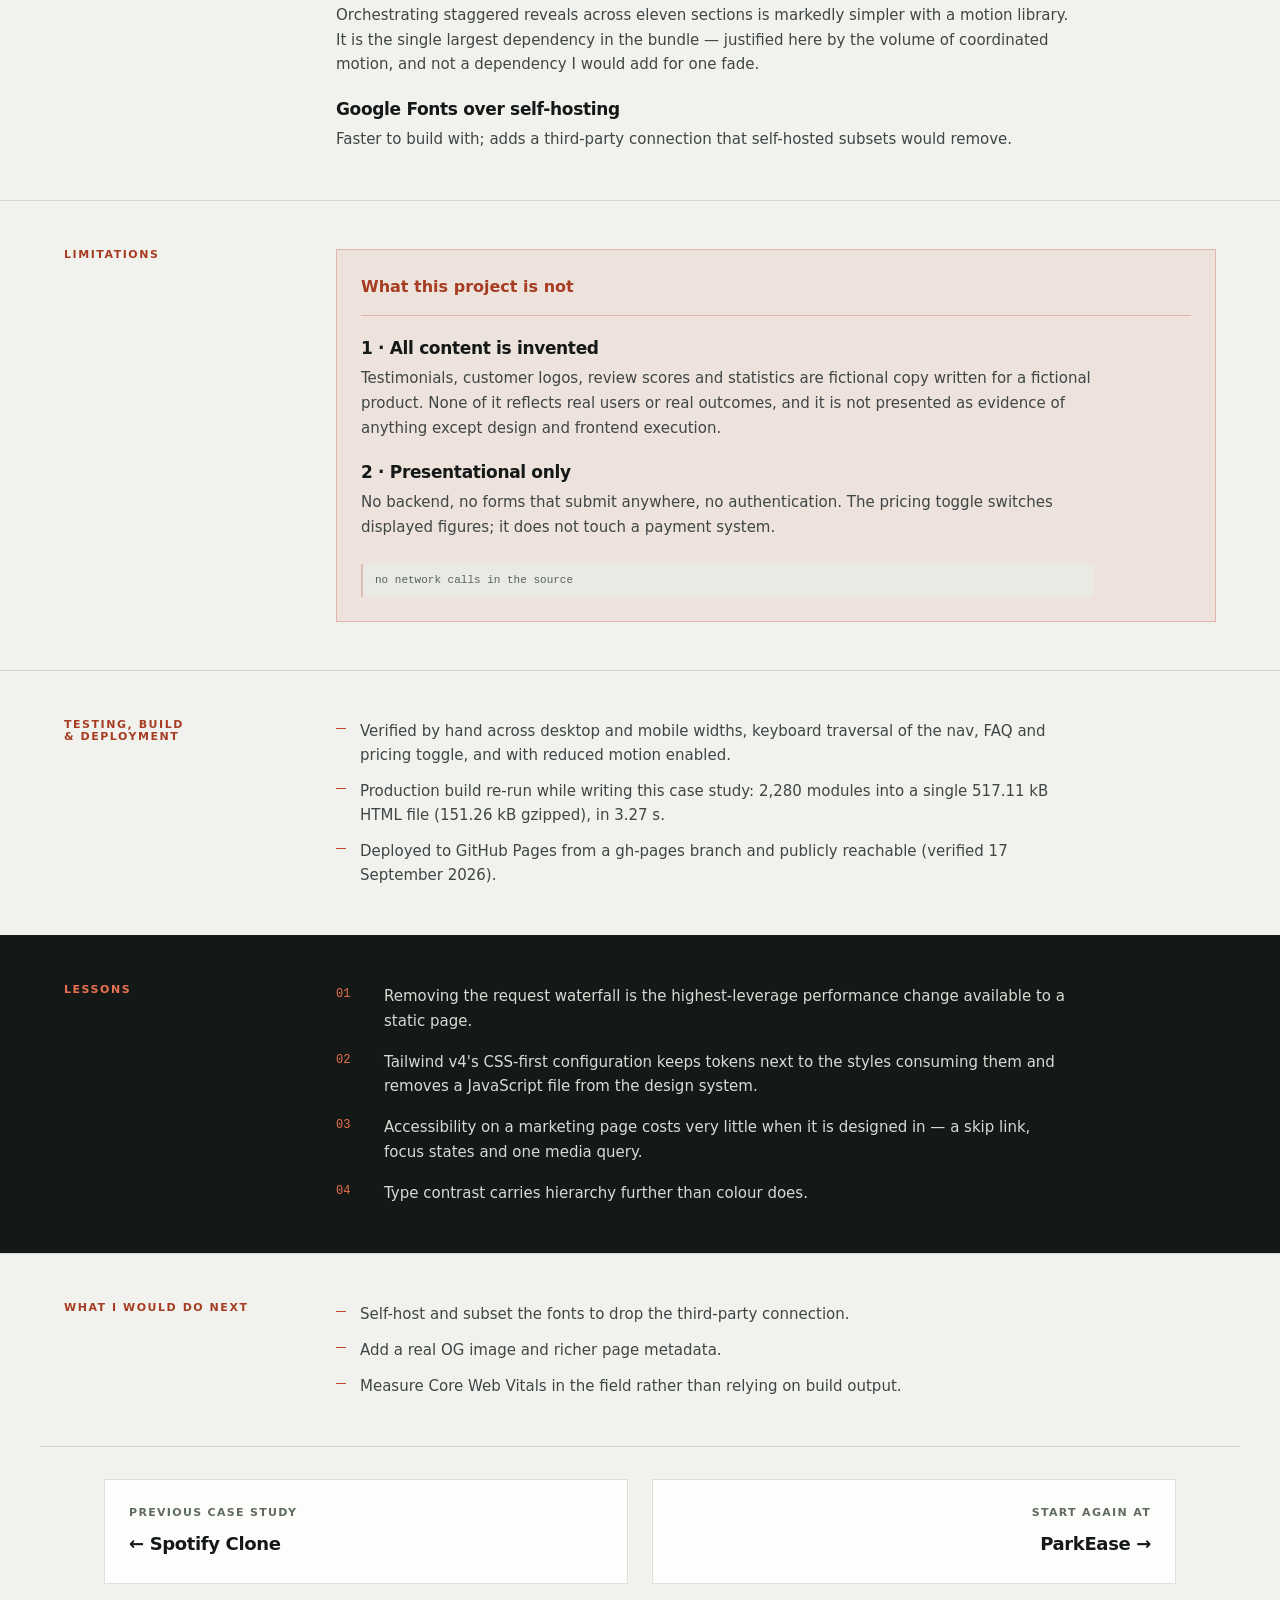
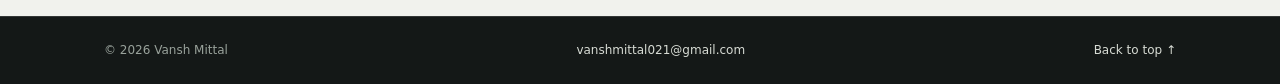
==== commit 3f9ea820: "Add restrained motion polish: progress bar, view transitions, TOC, diagram pulse Four scoped, progre" ====
--- a/projects/aura-landing/index.html
+++ b/projects/aura-landing/index.html
@@ -56,6 +56,7 @@
 
 <body>
 <a class="skip-link" href="#main">Skip to content</a>
+<div class="reading-progress" aria-hidden="true"></div>
 
 <header class="site-header" data-header data-stuck="false" data-open="false">
   <div class="wrap site-header__in">
@@ -161,6 +162,24 @@
       <div><span class="metric__v">v4</span><span class="metric__l">Tailwind, CSS-first</span></div>
     </div>
   </header>
+
+  <nav class="cs-toc" aria-label="On this page" data-spy data-spy-attr="aria-current" data-spy-value="location">
+    <details class="cs-toc__d">
+      <summary class="cs-toc__sum">On this page</summary>
+      <ul class="cs-toc__list">
+        <li><a href="#h-overview">Overview</a></li>
+        <li><a href="#h-problem">Problem</a></li>
+        <li><a href="#h-solution">Solution</a></li>
+        <li><a href="#h-decisions">Key decisions</a></li>
+        <li><a href="#h-challenges">Challenges</a></li>
+        <li><a href="#h-tradeoffs">Trade-offs</a></li>
+        <li><a href="#h-limits">Limitations</a></li>
+        <li><a href="#h-testing">Testing, build &amp; deployment</a></li>
+        <li><a href="#h-lessons">Lessons</a></li>
+        <li><a href="#h-future">What I would do next</a></li>
+      </ul>
+    </details>
+  </nav>
 
   <section class="cs-section wrap" aria-labelledby="h-overview">
     <div class="cs-grid">
--- a/styles.css
+++ b/styles.css
@@ -950,6 +950,62 @@
 .cs-section, .cs-section > .wrap { max-width: 100%; }
 .cs-section img, .cs-section svg, .cs-section table, .cs-section pre { max-width: 100%; }
 
+/* ------------------------------------------------ 13b on-this-page contents
+
+   Per-page table of contents for the case study. Progressive and layout-safe:
+   a real <nav> of in-page anchors wrapped in a native <details>, so it works
+   with JS and CSS disabled and adds only a labelled disclosure to the reading
+   order. It is a closed disclosure at the top of the article at every width,
+   aligned to the section gutter and width-capped on wider screens — see the
+   note by the 900px rule for why it is deliberately not a persistent side
+   rail. In normal flow, so it can shift no layout. Scroll-spy (script.js)
+   marks the current section with aria-current="location" while it is open. */
+.cs-toc { margin: 0 0 var(--s6); padding-inline: var(--gutter); }
+.cs-toc__d {
+  border: 1px solid var(--line);
+  background: var(--surface);
+  border-radius: var(--radius);
+}
+.cs-toc__sum {
+  display: flex; align-items: center; gap: var(--s2);
+  cursor: pointer;
+  padding: var(--s3) var(--s4);
+  list-style: none;
+  font-size: 0.6875rem; font-weight: 750; letter-spacing: 0.14em;
+  text-transform: uppercase; color: var(--ink-3);
+}
+.cs-toc__sum::-webkit-details-marker { display: none; }
+.cs-toc__sum::after {
+  content: ""; margin-left: auto;
+  width: 0.5rem; height: 0.5rem;
+  border-right: 1.5px solid currentColor; border-bottom: 1.5px solid currentColor;
+  transform: translateY(-2px) rotate(45deg);
+  transition: transform var(--fast) var(--ease);
+}
+.cs-toc__d[open] .cs-toc__sum::after { transform: translateY(1px) rotate(-135deg); }
+.cs-toc__list {
+  margin: 0; padding: var(--s2) var(--s4) var(--s4);
+  list-style: none;
+  border-top: 1px solid var(--line-2);
+}
+.cs-toc__list li { margin: 0; }
+.cs-toc__list a {
+  display: block; padding: var(--s2) 0;
+  font-size: 0.875rem; color: var(--ink-2);
+}
+.cs-toc__list a:hover { color: var(--accent-2); }
+.cs-toc__list a[aria-current="location"] { color: var(--accent-2); font-weight: 650; }
+
+/* Deliberately an inline disclosure at every width, not a persistent side
+   rail: the case-study sections are full-bleed and already carry a sticky
+   per-section label in their own left column, so there is no outer margin a
+   rail could occupy without overlapping that column or capping the content —
+   a redesign this work is scoped out of. The scroll-spy still marks the
+   current entry whenever the list is open. */
+@media (min-width: 900px) {
+  .cs-toc__d { max-width: 34rem; }
+}
+
 .prose { max-width: 68ch; }
 .prose p { color: var(--ink-2); font-size: 1rem; line-height: 1.7; }
 .prose p + p { margin-top: var(--s4); }
@@ -1298,6 +1354,52 @@
 
 /* Form feedback fades in instead of snapping. */
 .cform__status { transition: color 200ms var(--ease); }
+
+/* ------------------------------------------------ 16c reading progress
+
+   Case-study only. A 2px hairline pinned to the top edge that fills left→right
+   as the page scrolls. Purely decorative (aria-hidden), fixed and transform-
+   driven so it can never shift layout. Implemented with a CSS scroll-driven
+   timeline — no scroll listener, no main-thread work. Where the timeline is
+   unsupported (Safari < 26, Firefox) it is hidden rather than left frozen;
+   the bar carries no information, so absence is the correct fallback. */
+.reading-progress {
+  position: fixed;
+  inset: 0 0 auto 0;
+  height: 2px;
+  z-index: 150;
+  background: var(--accent);
+  transform: scaleX(0);
+  transform-origin: left;
+  animation: reading-progress-grow linear both;
+  animation-timeline: scroll(root block);
+  pointer-events: none;
+}
+@keyframes reading-progress-grow { to { transform: scaleX(1); } }
+
+/* No scroll-timeline support: hide it. Nothing depends on it. */
+@supports not (animation-timeline: scroll(root block)) {
+  .reading-progress { display: none; }
+}
+
+/* ------------------------------------------------ 16d view transitions
+
+   Same-origin navigations (home ⇆ case study, prev/next) cross-fade instead
+   of hard-cutting. Opt-in and progressive: the whole site shares one
+   stylesheet, so both documents in any navigation carry this rule — which is
+   what cross-document transitions require. Browsers without the API (Firefox,
+   Safari < 18) navigate exactly as before; there is nothing to polyfill
+   because the feature adds only the transition. In-page anchor jumps (#work)
+   are same-document and untouched, so scroll-spy and smooth scroll are
+   unaffected. Tuned to the site's own easing, kept short so it reads as polish
+   and never as a wait. */
+@view-transition { navigation: auto; }
+
+::view-transition-old(root),
+::view-transition-new(root) {
+  animation-duration: 200ms;
+  animation-timing-function: var(--ease);
+}
 
 @media (prefers-reduced-motion: reduce) {
   html { scroll-behavior: auto; }
@@ -1320,13 +1422,19 @@
   .clink:hover .clink__ico { transform: none; }
   .pcard:hover { box-shadow: none; }
   .lb[data-open='true'] .lb__img { animation: none; }
+  /* Scroll-coupled, but hidden under reduced motion as the safest reading. */
+  .reading-progress { display: none; }
+  /* View-transition pseudo-elements live outside the DOM, so the universal
+     reset above never reaches them — snap the cross-fade off explicitly. */
+  ::view-transition-old(root),
+  ::view-transition-new(root) { animation: none !important; }
 }
 
 /* ---------------------------------------------------------------- 17 print */
 
 @media print {
-  .site-header, .nav, .lb, .skip-link, .csnav { display: none !important; }
-  .cform, .copybtn { display: none !important; }
+  .site-header, .nav, .lb, .skip-link, .csnav, .cs-toc { display: none !important; }
+  .cform, .copybtn, .reading-progress { display: none !important; }
   body { background: #fff; color: #000; }
   .panel-dark, .featured { background: #fff !important; color: #000 !important; }
   .panel-dark h2, .panel-dark h3, .panel-dark .skill__n,
